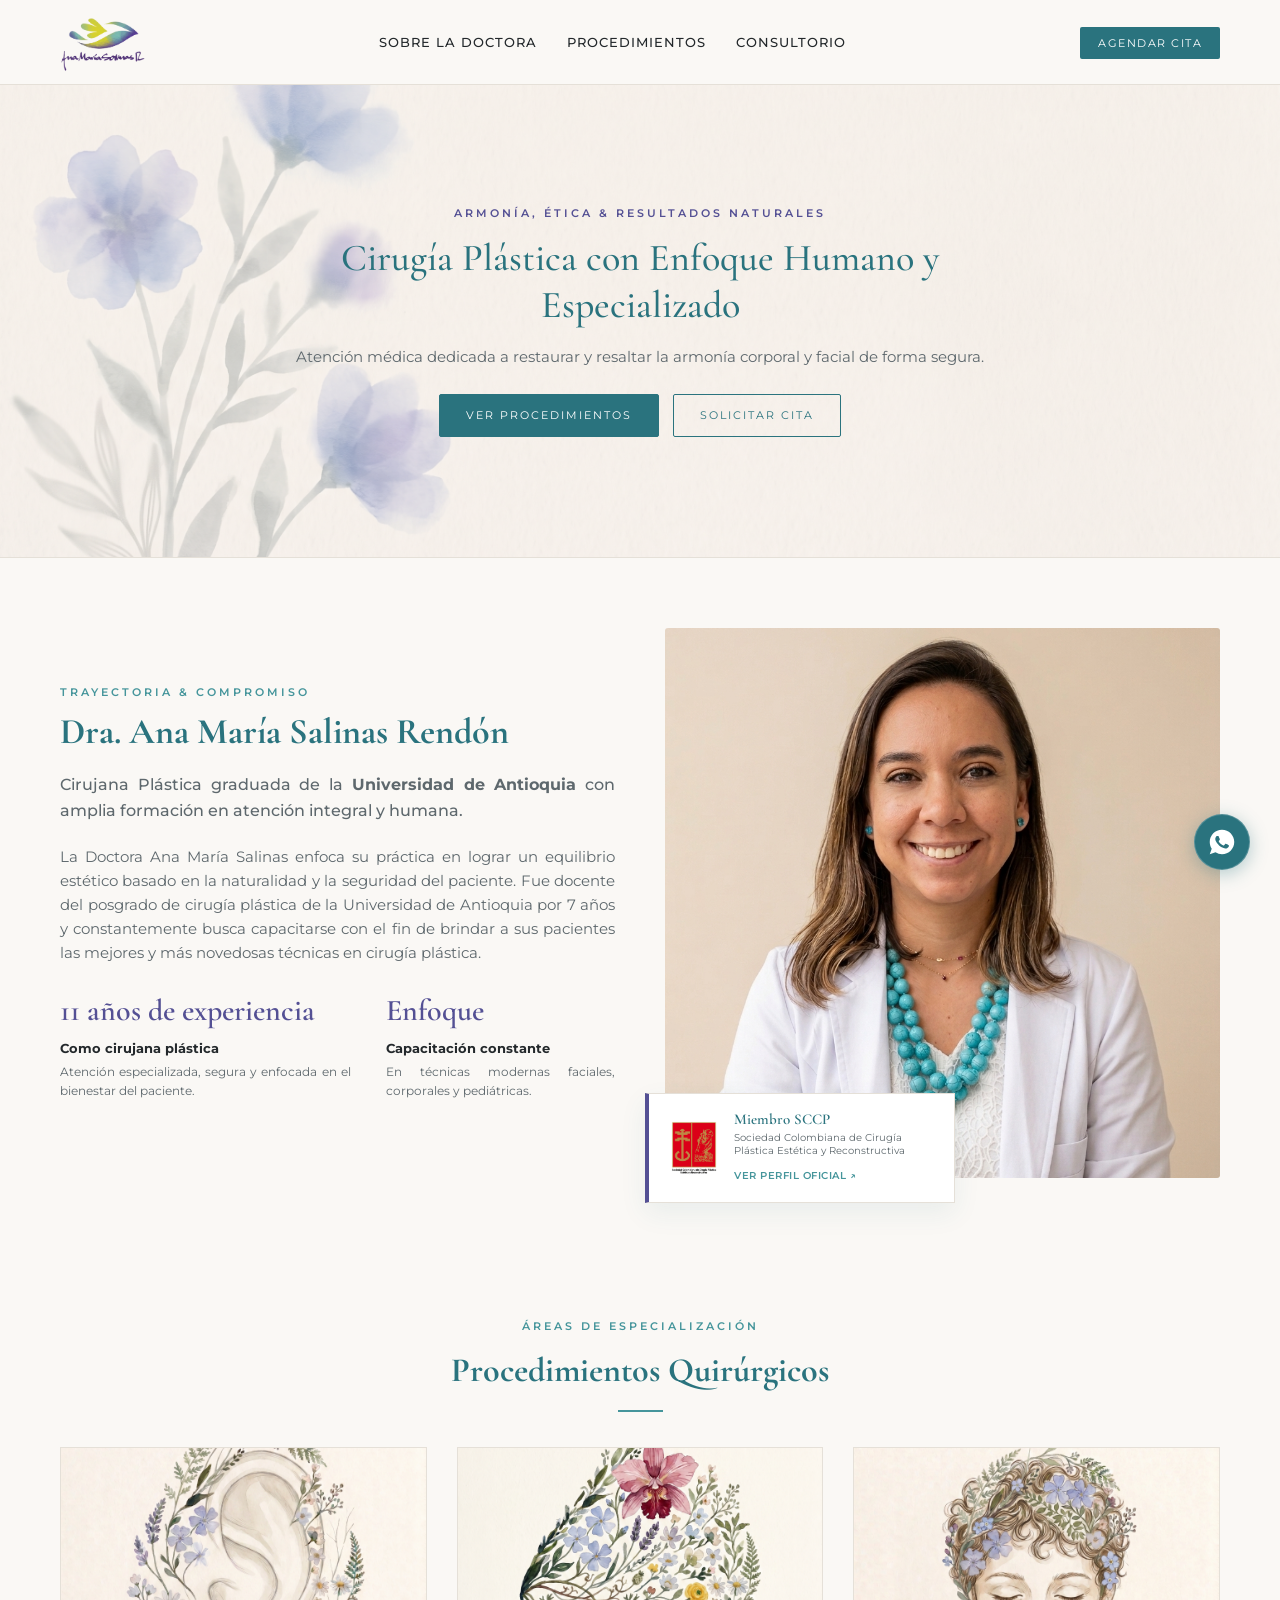
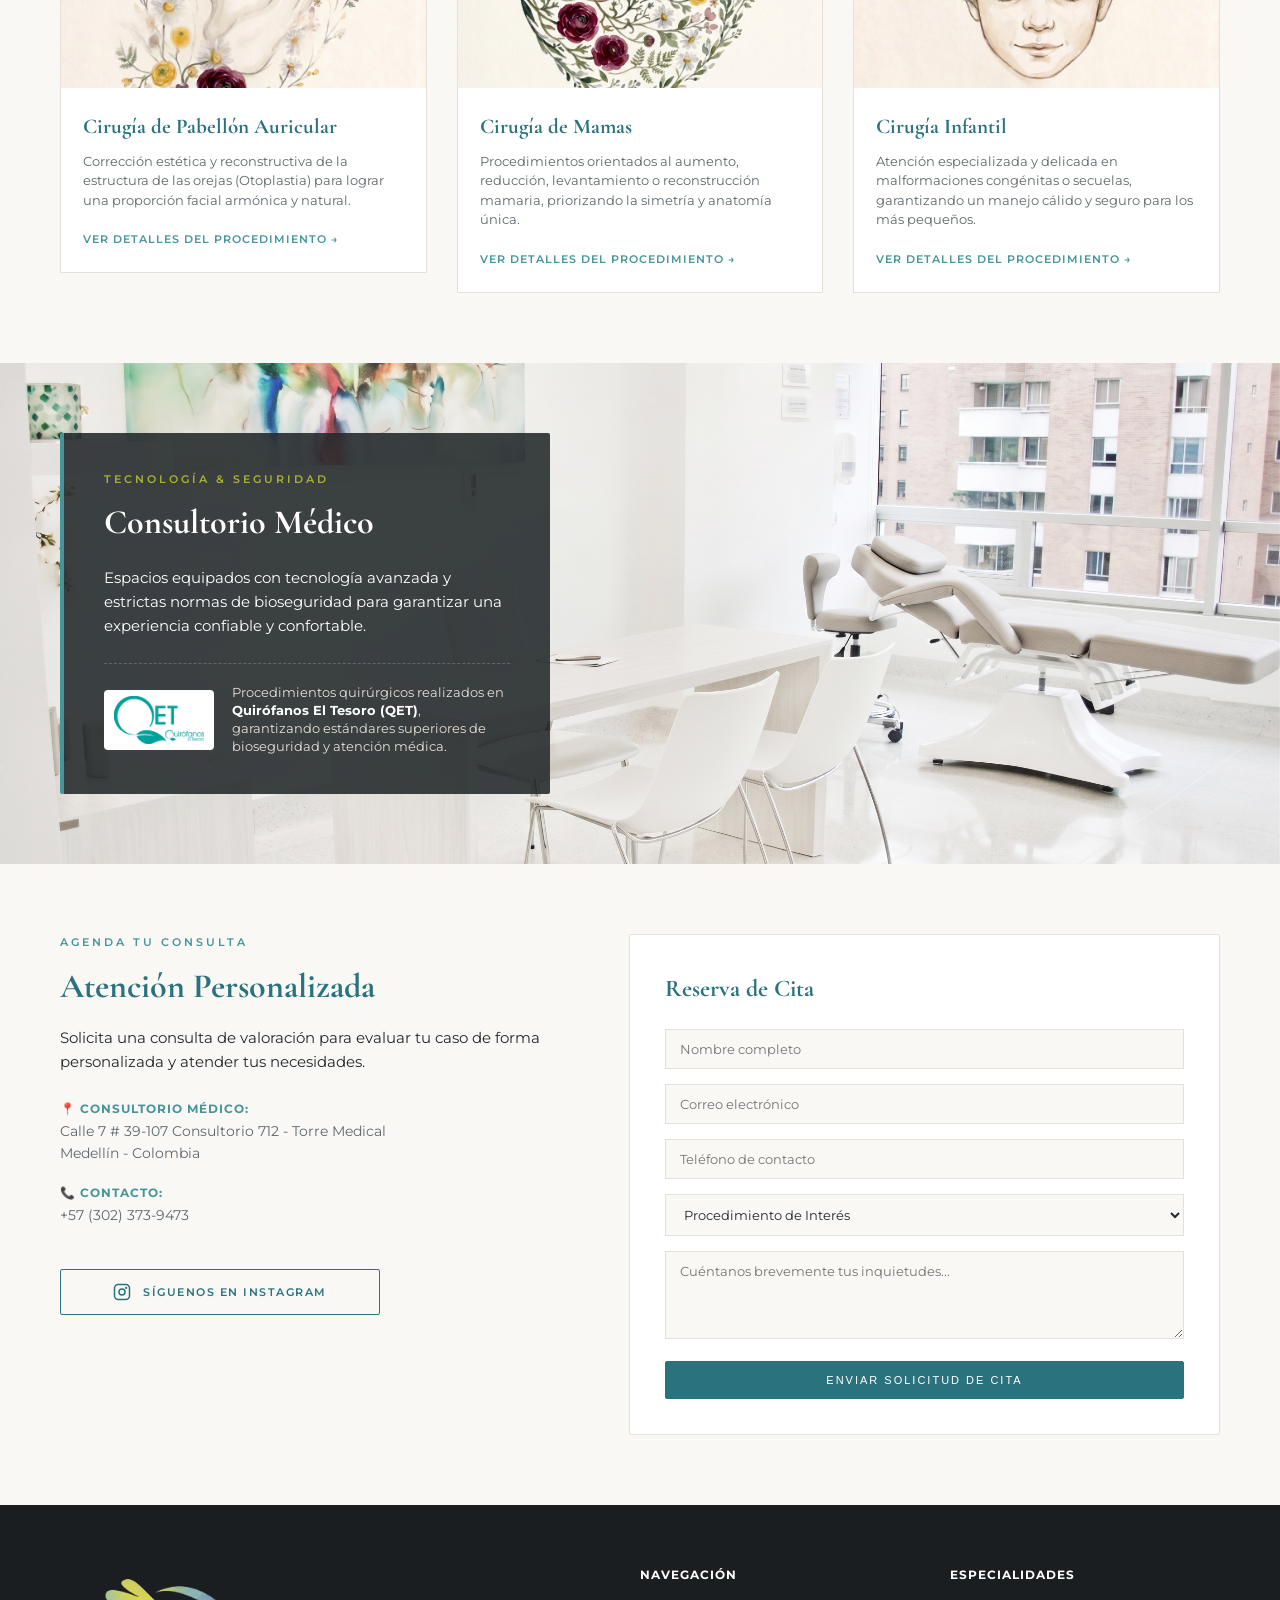
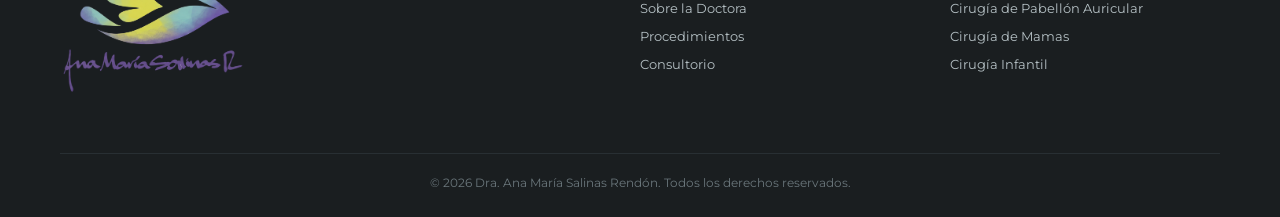
==== index.html @ 844fa7e3 "Page ready" ====
<!DOCTYPE html>
<html lang="es">
<head>
    <meta charset="UTF-8">
    <meta name="viewport" content="width=device-width, initial-scale=1.0">
    
    <!-- SEO & Meta Tags -->
    <title>Dra. Ana María Salinas Rendón | Cirujana Plástica y Reconstructiva</title>
    <meta name="description" content="Especialista en cirugía plástica, estética y reconstructiva en Medellín, Colombia. Miembro de la Sociedad Colombiana de Cirugía Plástica. Cirujana de quirofanos el Tesoro QET.">
    <meta name="keywords" content="Dra Ana Maria Salinas Rendon, cirujana plastica medellin, otoplastia, cirugia de mamas, cirugia infantil, lobuloplastia, cirugia reconstructiva, qet, quirofanos el tesoro">
    <meta name="robots" content="index, follow">
    <link rel="canonical" href="https://www.anamariasalinas.com/">

    <!-- Open Graph / WhatsApp Meta Tags -->
    <meta property="og:type" content="website">
    <meta property="og:url" content="https://www.anamariasalinas.com/">
    <meta property="og:title" content="Dra. Ana María Salinas Rendón | Cirujana Plástica y Reconstructiva">
    <meta property="og:description" content="Cirugía plástica, estética y reconstructiva con enfoque humano y de alta precisión.">
    <meta property="og:image" content="anasalinas.png">

    <!-- Schema.org JSON-LD para Google -->
    <script type="application/ld+json">
    {
      "@context": "https://schema.org",
      "@type": "Physician",
      "name": "Dra. Ana María Salinas Rendón",
      "image": "anasalinas.png",
      "description": "Cirujana plástica y reconstructiva.",
      "medicalSpecialty": "PlasticSurgery",
      "address": {
        "@type": "PostalAddress",
        "streetAddress": "Calle 7 # 39-107 Consultorio 712 - Torre Medical",
        "addressLocality": "Medellín",
        "addressRegion": "Antioquia",
        "addressCountry": "CO"
      },
      "telephone": "+573023739473",
    }
    </script>

    <link rel="stylesheet" href="style.css">
    <link rel="preconnect" href="https://fonts.googleapis.com">
    <link rel="preconnect" href="https://fonts.gstatic.com" crossorigin>
    <link href="https://fonts.googleapis.com/css2?family=Cormorant+Garamond:ital,wght@0,400;0,500;0,600;1,400&family=Montserrat:wght@300;400;500;600&display=swap" rel="stylesheet">
</head>
<body>

    <!-- Header -->
    <header class="navbar">
        <div class="nav-container">
            <a href="index.html" class="nav-brand-logo">
                <img src="images/logo.png" alt="Dra. Ana María Salinas R." class="header-logo-img">
            </a>
            <nav class="nav-menu">
                <ul>
                    <li><a href="#perfil">Sobre la Doctora</a></li>
                    <li><a href="#procedimientos">Procedimientos</a></li>
                    <li><a href="#instalaciones">Consultorio</a></li>
                </ul>
            </nav>
            <div class="nav-actions">
                <a href="#contacto" class="btn-nav">Agendar Cita</a>
            </div>
        </div>
    </header>

    <!-- Hero Section -->
    <section class="hero">
        <div class="hero-bg-overlay"></div>
        <div class="hero-content">
            <span class="sub-heading">Armonía, Ética & Resultados Naturales</span>
            <h1>Cirugía Plástica con Enfoque Humano y Especializado</h1>
            <p>Atención médica dedicada a restaurar y resaltar la armonía corporal y facial de forma segura.</p>
            <div class="hero-buttons">
                <a href="#procedimientos" class="btn btn-primary">Ver Procedimientos</a>
                <a href="#contacto" class="btn btn-outline">Solicitar Cita</a>
            </div>
        </div>
    </section>

    <!-- Profile Section -->
    <section id="perfil" class="section profile-section">
        <div class="container">
            <div class="profile-grid">
                <div class="profile-text">
                    <span class="section-subtitle">TRAYECTORIA & COMPROMISO</span>
                    <h2>Dra. Ana María Salinas Rendón</h2>
                    <p class="lead">Cirujana Plástica graduada de la <b>Universidad de Antioquia</b> con amplia formación en atención integral y humana.</p>
                    <p>La Doctora Ana María Salinas enfoca su práctica en lograr un equilibrio estético basado en la naturalidad y la seguridad del paciente. Fue docente del posgrado de cirugía plástica de la Universidad de Antioquia por 7 años y constantemente busca capacitarse con el fin de brindar a sus pacientes las mejores y más novedosas técnicas en cirugía plástica.</p>
                    <div class="profile-highlights">
                        <div class="highlight-item">
                            <span class="highlight-num">11 años de experiencia </span>
                            <h4>Como cirujana plástica</h4>
                            <p>Atención especializada, segura y enfocada en el bienestar del paciente.</p>
                        </div>
                        <div class="highlight-item">
                            <span class="highlight-num">Enfoque</span>
                            <h4>Capacitación constante</h4>
                            <p>En técnicas modernas faciales, corporales y pediátricas.</p>
                        </div>
                    </div>
                </div>
                <div class="profile-image-wrapper">
                    <div class="image-card main-img">
                        <img src="images/anasalinas.png" alt="Dra. Ana María Salinas Rendón" class="doctor-photo-img">
                    </div>
                    
                    <!-- Enlace a la Sociedad Colombiana de Cirugía Plástica -->
                    <a href="https://cirugiaplastica.org.co/author/salinas-rendon-ana-maria/" target="_blank" rel="noopener noreferrer" class="sccp-badge-card" title="Ver perfil oficial en la SCCP">
                        <div class="sccp-logo-wrapper">
                            <img src="images/sociedad.png" alt="Sociedad Colombiana de Cirugía Plástica Estética y Reconstructiva" class="sccp-img">
                        </div>
                        <div class="sccp-info">
                            <p class="sccp-title">Miembro SCCP</p>
                            <p class="sccp-sub">Sociedad Colombiana de Cirugía Plástica Estética y Reconstructiva</p>
                            <span class="sccp-link">Ver Perfil Oficial ↗</span>
                        </div>
                    </a>
                </div>
            </div>
        </div>
    </section>

    <!-- Procedimientos -->
    <section id="procedimientos" class="section procedures-section">
        <div class="container">
            <div class="section-header text-center">
                <span class="section-subtitle">ÁREAS DE ESPECIALIZACIÓN</span>
                <h2>Procedimientos Quirúrgicos</h2>
                <div class="divider"></div>
            </div>

            <div class="procedure-grid-three">
                <!-- Enlace a Pabellón Auricular -->
                <a href="pabellon-auricular.html" class="procedure-card-link">
                    <div class="procedure-card">
                        <div class="procedure-img-box">
                            <img src="images/oreja.jpg" alt="Cirugía de Pabellón Auricular" class="card-img-real">
                        </div>
                        <div class="procedure-info">
                            <h3 class="procedure-title">Cirugía de Pabellón Auricular</h3>
                            <p class="procedure-desc">Corrección estética y reconstructiva de la estructura de las orejas (Otoplastia) para lograr una proporción facial armónica y natural.</p>
                            <span class="btn-link">Ver Detalles del Procedimiento →</span>
                        </div>
                    </div>
                </a>

                <!-- Enlace a Cirugía de Mamas -->
                <a href="cirugia-mamas.html" class="procedure-card-link">
                    <div class="procedure-card">
                        <div class="procedure-img-box">
                            <img src="images/mama.jpg" alt="Cirugía de Mamas" class="card-img-real">
                        </div>
                        <div class="procedure-info">
                            <h3 class="procedure-title">Cirugía de Mamas</h3>
                            <p class="procedure-desc">Procedimientos orientados al aumento, reducción, levantamiento o reconstrucción mamaria, priorizando la simetría y anatomía única.</p>
                            <span class="btn-link">Ver Detalles del Procedimiento →</span>
                        </div>
                    </div>
                </a>

                <!-- Enlace a Cirugía Infantil -->
                <a href="cirugia-infantil.html" class="procedure-card-link">
                    <div class="procedure-card">
                        <div class="procedure-img-box">
                            <img src="images/nene.jpg" alt="Cirugía Infantil" class="card-img-real">
                        </div>
                        <div class="procedure-info">
                            <h3 class="procedure-title">Cirugía Infantil</h3>
                            <p class="procedure-desc">Atención especializada y delicada en malformaciones congénitas o secuelas, garantizando un manejo cálido y seguro para los más pequeños.</p>
                            <span class="btn-link">Ver Detalles del Procedimiento →</span>
                        </div>
                    </div>
                </a>
            </div>
        </div>
    </section>

    <!-- Consultorio -->
    <section id="instalaciones" class="section clinic-banner">
        <div class="container">
            <div class="banner-box">
                <div class="banner-content">
                    <span class="section-subtitle light">TECNOLOGÍA & SEGURIDAD</span>
                    <h2>Consultorio Médico</h2>
                    <p>Espacios equipados con tecnología avanzada y estrictas normas de bioseguridad para garantizar una experiencia confiable y confortable.</p>
                    <ul class="check-list">
                    </ul>
                    
<!-- Mención y Logo de Quirófanos El Tesoro -->
                    <div class="qet-info-box">
                        <img src="images/qet.png" alt="Quirófanos El Tesoro QET" class="qet-logo">
                        <p class="qet-text">Procedimientos quirúrgicos realizados en <strong>Quirófanos El Tesoro (QET)</strong>, garantizando estándares superiores de bioseguridad y atención médica.</p>
                    </div>
                </div>
            </div>
        </div>
    </section>

    <!-- Contacto -->
    <section id="contacto" class="section contact-section">
        <div class="container">
            <div class="contact-grid">
                <div class="contact-info">
                    <span class="section-subtitle">AGENDA TU CONSULTA</span>
                    <h2>Atención Personalizada</h2>
                    <p>Solicita una consulta de valoración para evaluar tu caso de forma personalizada y atender tus necesidades.</p>
                    
                    <div class="info-items">
                        <div class="info-item">
                            <strong>📍 Consultorio Médico:</strong>
                            <p>Calle 7 # 39-107 Consultorio 712 - Torre Medical </p><p>Medellín - Colombia</p></p>
                        </div>
                        <div class="info-item">
                            <strong>📞 Contacto:</strong>
                            <p>+57 (302) 373-9473 </p>
                        </div>
                    </div>

                    <!-- Botón de Instagram -->
                    <a href="https://www.instagram.com/dra_anamariasalinas/" 
                       target="_blank" 
                       rel="noopener noreferrer" 
                       class="btn-instagram-rect">
                        <svg class="ig-icon" viewBox="0 0 24 24" fill="none" xmlns="http://www.w3.org/2000/svg">
                            <rect x="2" y="2" width="20" height="20" rx="5" stroke="currentColor" stroke-width="2"/>
                            <circle cx="12" cy="12" r="4" stroke="currentColor" stroke-width="2"/>
                            <circle cx="17.5" cy="6.5" r="1.5" fill="currentColor"/>
                        </svg>
                        <span>Síguenos en Instagram</span>
                    </a>
                </div>

                                <div class="contact-form-box">
                    <h3>Reserva de Cita</h3>
                    <form class="appointment-form" id="whatsappForm">
                        <div class="form-group">
                            <input type="text" id="nombre" placeholder="Nombre completo" required>
                        </div>
                        <div class="form-group">
                            <input type="email" id="correo" placeholder="Correo electrónico" required>
                        </div>
                        <div class="form-group">
                            <input type="tel" id="telefono" placeholder="Teléfono de contacto" required>
                        </div>
                        <div class="form-group">
                            <select id="procedimiento" required>
                                <option value="" disabled selected>Procedimiento de Interés</option>
                                <option value="Cirugía de Pabellón Auricular">Cirugía de Pabellón Auricular</option>
                                <option value="Cirugía de Mamas">Cirugía de Mamas</option>
                                <option value="Cirugía Infantil">Cirugía Infantil</option>
                                <option value="Otra Consulta / Valoración General">Otra Consulta / Valoración General</option>
                            </select>
                        </div>
                        <div class="form-group">
                            <textarea id="mensaje" rows="4" placeholder="Cuéntanos brevemente tus inquietudes..."></textarea>
                        </div>
                        <button type="submit" id="btnEnviar" class="btn btn-primary btn-full">Enviar Solicitud de Cita</button>
                    </form>
                </div>
            </div>
        </div>
    </section>

    <!-- Footer -->
    <footer class="footer">
        <div class="container">
            <div class="footer-grid">
                <div class="footer-col brand-col">
                    <img src="images/logo.png" alt="Dra. Ana María Salinas R." class="footer-logo-img">
                </div>
                <div class="footer-col">
                    <h4>Navegación</h4>
                    <ul>
                        <li><a href="#perfil">Sobre la Doctora</a></li>
                        <li><a href="#procedimientos">Procedimientos</a></li>
                        <li><a href="#instalaciones">Consultorio</a></li>
                    </ul>
                </div>
                <div class="footer-col">
                    <h4>Especialidades</h4>
                    <ul>
                        <li><a href="pabellon-auricular.html">Cirugía de Pabellón Auricular</a></li>
                        <li><a href="cirugia-mamas.html">Cirugía de Mamas</a></li>
                        <li><a href="cirugia-infantil.html">Cirugía Infantil</a></li>
                    </ul>
                </div>
            </div>
            <div class="footer-bottom">
                <p>&copy; 2026 Dra. Ana María Salinas Rendón. Todos los derechos reservados.</p>
            </div>
        </div>
    </footer>

<!-- Botón Flotante de WhatsApp -->
<a href="https://wa.me/573023739473?text=Hola,%20deseo%20agendar%20una%20cita%20de%20valoraci%C3%B3n%20con%20la%20Dra.%20Ana%20Mar%C3%ADa%20Salinas" 
   class="whatsapp-float" 
   target="_blank" 
   rel="noopener noreferrer" 
   aria-label="Contactar por WhatsApp">
    <svg class="whatsapp-icon" viewBox="0 0 32 32" fill="none" xmlns="http://www.w3.org/2000/svg">
        <path d="M16 2C8.268 2 2 8.268 2 16c0 2.82.83 5.446 2.26 7.648L2 30l6.544-2.204A13.93 13.93 0 0016 30c7.732 0 14-6.268 14-14S23.732 2 16 2zm7.55 19.516c-.316.89-1.558 1.632-2.556 1.848-.684.148-1.576.268-4.582-.974-3.844-1.588-6.326-5.502-6.518-5.758-.184-.256-1.558-2.072-1.558-3.952 0-1.88.984-2.808 1.332-3.16.348-.352.762-.44 1.016-.44.254 0 .508.002.73.014.236.012.552-.09.862.656.316.762 1.076 2.628 1.17 2.82.094.192.158.42.032.676-.126.256-.19.414-.38.636-.192.222-.404.496-.578.666-.192.19-.392.398-.168.784.224.384.996 1.644 2.14 2.662 1.47 1.31 2.71 1.716 3.094 1.908.384.192.608.16.832-.096.224-.256.962-1.12 1.216-1.504.254-.384.508-.32.862-.192.354.128 2.246 1.058 2.628 1.25.382.192.636.288.73.448.094.16.094.928-.222 1.818z" fill="currentColor"/>
    </svg>
    <span class="whatsapp-tooltip">Agendar Cita</span>
</a>

<script>
document.addEventListener("DOMContentLoaded", function () {
    const form = document.getElementById('whatsappForm');

    if (form) {
        form.addEventListener('submit', function (e) {
            e.preventDefault(); // Detiene la recarga normal de la página

            // Número Whatsapp
            const numeroWhatsApp = "573023739473"; 

            // Obtener valores de los insumos
            const nombre = document.getElementById('nombre').value.trim();
            const correo = document.getElementById('correo').value.trim();
            const telefono = document.getElementById('telefono').value.trim();
            const procedimiento = document.getElementById('procedimiento').value;
            const mensaje = document.getElementById('mensaje').value.trim() || "Sin observaciones adicionales";

            // Construcción del mensaje
            const textoMensaje = 
                `*SOLICITUD DE CITA DE VALORACIÓN*\n\n` +
                `👤 *Nombre:* ${nombre}\n` +
                `✉️ *Correo:* ${correo}\n` +
                `📞 *Teléfono:* ${telefono}\n` +
                `🏥 *Procedimiento:* ${procedimiento}\n` +
                `💬 *Mensaje:* ${mensaje}`;

            const mensajeEnviado = encodeURIComponent(textoMensaje);

            // Detección para abrir la API adecuada (App Móvil o Web)
            const isMobile = /iPhone|iPad|iPod|Android/i.test(navigator.userAgent);
            const baseUrl = isMobile ? "https://api.whatsapp.com/send" : "https://web.whatsapp.com/send";
            
            const urlFinal = `${baseUrl}?phone=${numeroWhatsApp}&text=${mensajeEnviado}`;

            // Abrir enlace
            window.open(urlFinal, '_blank');
        });
    }
});
</script>

</body>
</html>
---- style.css ----
/* -------------------------------------------------------------
 * Dra. Ana María Salinas Rendón - Web Design Complete CSS
 * Paleta extraída del Logo:
 * - Cyan / Teal Agua: #45959b (Acciones principales & Botones)
 * - Morado Pizarra / Índigo: #545094 (Acentos & Títulos)
 * - Verde Lima / Oliva: #a8b230 (Detalles secundarios)
 * - Fondo Arena Cálido: #faf8f5 / #f2efea
 * ------------------------------------------------------------- */

:root {
    --bg-main: #faf8f5;
    --bg-card: #ffffff;
    --primary-color: #2a737e;     /* Teal Azulado Profundo */
    --accent-teal: #45959b;      /* Cyan Teal del Logo */
    --accent-purple: #545094;    /* Morado Pizarra del Logo */
    --accent-lime: #a8b230;      /* Verde Lima del Logo */
    --text-dark: #23282b;         /* Texto Oscuro Neutro */
    --text-muted: #5e686d;        /* Texto Secundario */
    --border-color: #e5e0d8;      /* Borde Tono Arena */
    --font-heading: 'Cormorant Garamond', Georgia, serif;
    --font-body: 'Montserrat', sans-serif;
}

* {
    box-sizing: border-box;
    margin: 0;
    padding: 0;
}

body {
    background-color: var(--bg-main);
    color: var(--text-dark);
    font-family: var(--font-body);
    line-height: 1.6;
    font-size: 15px;
}

a {
    text-decoration: none;
    color: inherit;
    transition: all 0.3s ease;
}

img {
    max-width: 100%;
    display: block;
}

.container {
    max-width: 1200px;
    margin: 0 auto;
    padding: 0 20px;
}

.section {
    padding: 70px 0;
}

.text-center {
    text-align: center;
}

/* -------------------------------------------------------------
 * Navbar Header
 * ------------------------------------------------------------- */
.navbar {
    background-color: var(--bg-main);
    border-bottom: 1px solid var(--border-color);
    position: sticky;
    top: 0;
    z-index: 100;
}

.nav-container {
    display: flex;
    justify-content: space-between;
    align-items: center;
    padding: 12px 20px;
    max-width: 1200px;
    margin: 0 auto;
}

.header-logo-img {
    height: 60px;
    width: auto;
    mix-blend-mode: multiply;
    filter: contrast(1.1);
}

.nav-menu ul {
    display: flex;
    list-style: none;
    gap: 30px;
}

.nav-menu a {
    font-size: 13px;
    text-transform: uppercase;
    letter-spacing: 1px;
    font-weight: 500;
    color: var(--text-dark);
}

.nav-menu a:hover {
    color: var(--accent-teal);
}

.btn-nav {
    background-color: var(--primary-color);
    color: white;
    padding: 9px 18px;
    font-size: 11px;
    text-transform: uppercase;
    letter-spacing: 1.5px;
    border-radius: 2px;
}

.btn-nav:hover {
    background-color: var(--accent-purple);
}

/* -------------------------------------------------------------
 * Compact Hero Section con Fondo de Flores (fondo.jpg)
 * ------------------------------------------------------------- */
.hero {
    position: relative;
    padding: 120px 20px;
    background-image: url('images/fondo.jpg');
    background-size: cover;
    background-position: left center; /* Centra las flores sutilmente a la izquierda */
    background-repeat: no-repeat;
    display: flex;
    align-items: center;
    justify-content: center;
    text-align: center;
    overflow: hidden;
    border-bottom: 1px solid var(--border-color);
}

.hero-bg-overlay {
    position: absolute;
    top: 0; 
    left: 0; 
    width: 100%; 
    height: 100%;
    /* Capa muy sutil para asegurar la legibilidad del texto sin opacar las flores */
    background: rgba(250, 248, 245, 0.45); 
    z-index: 1;
}

.hero-content {
    position: relative;
    max-width: 720px;
    z-index: 2;
}

.sub-heading {
    text-transform: uppercase;
    letter-spacing: 3px;
    font-size: 11px;
    font-weight: 600;
    display: block;
    margin-bottom: 12px;
    color: var(--accent-purple);
}

.hero h1 {
    font-family: var(--font-heading);
    font-size: 38px;
    font-weight: 500;
    line-height: 1.25;
    margin-bottom: 15px;
    color: var(--primary-color);
}

.hero p {
    font-size: 15px;
    font-weight: 400;
    margin-bottom: 25px;
    color: var(--text-muted);
}

.btn {
    display: inline-block;
    padding: 12px 26px;
    font-size: 11px;
    text-transform: uppercase;
    letter-spacing: 2px;
    border-radius: 2px;
}

.btn-primary {
    background-color: var(--primary-color);
    color: white;
    border: 1px solid var(--primary-color);
}

.btn-primary:hover {
    background-color: var(--accent-teal);
    border-color: var(--accent-teal);
}

.btn-outline {
    background: transparent;
    color: var(--primary-color);
    border: 1px solid var(--primary-color);
    margin-left: 10px;
}

.btn-outline:hover {
    background: var(--primary-color);
    color: white;
}

/* -------------------------------------------------------------
 * Profile Section & SCCP Badge Link
 * ------------------------------------------------------------- */
.profile-grid {
    display: flex;
    gap: 50px;
    align-items: center;
}

.profile-text {
    flex: 1;
}

.section-subtitle {
    font-size: 11px;
    letter-spacing: 3px;
    color: var(--accent-teal);
    text-transform: uppercase;
    display: block;
    margin-bottom: 8px;
    font-weight: 600;
}

.profile-text h2 {
    font-family: var(--font-heading);
    font-size: 36px;
    line-height: 1.25;
    margin-bottom: 18px;
    color: var(--primary-color);
}

.lead {
    font-size: 16px;
    font-weight: 500;
    margin-bottom: 12px;
    color: var(--text-dark);
}

.profile-text p {
    text-align: justify;
    color: var(--text-muted);
    margin-bottom: 22px;
}

.profile-highlights {
    display: flex;
    gap: 35px;
}

.highlight-num {
    font-family: var(--font-heading);
    font-size: 30px;
    color: var(--accent-purple);
    font-weight: 600;
}

.highlight-item h4 {
    font-size: 13px;
    margin: 3px 0;
}

.highlight-item p {
    font-size: 12px;
    color: var(--text-muted);
}

.profile-image-wrapper {
    flex: 1;
    position: relative;
}

.image-card.main-img {
    height: 550px;
    border-radius: 3px;
    overflow: hidden;
}

.doctor-photo-img {
    width: 100%;
    height: 100%;
    object-fit: cover;
    object-position: center top;
}

.sccp-badge-card {
    position: absolute;
    bottom: -25px;
    left: -20px;
    background: var(--bg-card);
    padding: 16px 20px;
    border: 1px solid var(--border-color);
    box-shadow: 0 10px 25px rgba(42, 115, 126, 0.08);
    display: flex;
    gap: 15px;
    align-items: center;
    max-width: 310px;
    border-left: 4px solid var(--accent-purple);
}

.sccp-badge-card:hover {
    transform: translateY(-3px);
    box-shadow: 0 12px 30px rgba(42, 115, 126, 0.15);
}

.sccp-logo-wrapper {
    width: 50px;
    height: auto;
    flex-shrink: 0;
}

.sccp-img {
    width: 100%;
    height: auto;
    object-fit: contain;
}

.sccp-title {
    font-family: var(--font-heading);
    font-size: 15px;
    font-weight: 600;
    color: var(--primary-color);
    line-height: 1.2;
}

.sccp-sub {
    font-size: 10px;
    color: var(--text-muted);
    line-height: 1.3;
    margin: 3px 0 5px;
}

.sccp-link {
    font-size: 10px;
    font-weight: 600;
    color: var(--accent-teal);
    text-transform: uppercase;
    letter-spacing: 0.5px;
}

/* -------------------------------------------------------------
 * Procedimientos (3 Recuadros)
 * ------------------------------------------------------------- */
.section-header h2 {
    font-family: var(--font-heading);
    font-size: 34px;
    color: var(--primary-color);
}

.divider {
    width: 45px;
    height: 2px;
    background-color: var(--accent-teal);
    margin: 12px auto 35px;
}

.procedure-grid-three {
    display: grid;
    grid-template-columns: repeat(3, 1fr);
    gap: 30px;
    margin-top: 30px;
}

.procedure-card-link {
    display: block;
    color: inherit;
    text-decoration: none;
}

.procedure-card {
    background: var(--bg-card);
    border: 1px solid var(--border-color);
    transition: transform 0.3s ease, box-shadow 0.3s ease, border-color 0.3s ease;
}

.procedure-card-link:hover .procedure-card {
    transform: translateY(-5px);
    box-shadow: 0 12px 25px rgba(42, 115, 126, 0.12);
    border-color: var(--accent-teal);
}

.procedure-img-box {
    position: relative;
    height: 240px;
    overflow: hidden;
    background-color: var(--bg-main);
}

.card-img-real {
    width: 100%;
    height: 100%;
    object-fit: cover;
    transition: transform 0.4s ease;
}

.procedure-card-link:hover .card-img-real {
    transform: scale(1.05);
}

.procedure-tag {
    position: absolute;
    top: 12px;
    left: 12px;
    background-color: var(--primary-color);
    color: white;
    font-size: 9px;
    padding: 3px 8px;
    letter-spacing: 1px;
    text-transform: uppercase;
    z-index: 2;
}

.procedure-info {
    padding: 22px;
}

.procedure-title {
    font-family: var(--font-heading);
    font-size: 21px;
    margin-bottom: 8px;
    color: var(--primary-color);
}

.procedure-desc {
    font-size: 13px;
    color: var(--text-muted);
    margin-bottom: 16px;
    line-height: 1.5;
}

.btn-link {
    font-size: 11px;
    font-weight: 600;
    color: var(--accent-teal);
    text-transform: uppercase;
    letter-spacing: 1px;
}

.btn-link:hover {
    color: var(--accent-purple);
}

/* -------------------------------------------------------------
 * Páginas Detalladas de Procedimientos
 * ------------------------------------------------------------- */
.page-banner {
    background-color: #f2efea;
    padding: 50px 0;
    border-bottom: 1px solid var(--border-color);
}

.back-link {
    display: inline-block;
    font-size: 12px;
    font-weight: 600;
    color: var(--accent-teal);
    text-transform: uppercase;
    letter-spacing: 1px;
    margin-bottom: 15px;
}

/* -------------------------------------------------------------
 * Page Banner Pabellon auricular
 * ------------------------------------------------------------- */
.page-banner {
    position: relative;
    padding: 60px 0;
    background-image: url('images/fondo2.jpg');
    background-size: cover;
    background-position: left center;
    background-repeat: no-repeat;
    border-bottom: 1px solid var(--border-color);
    overflow: hidden;
}

.banner-bg-overlay {
    position: absolute;
    top: 0;
    left: 0;
    width: 100%;
    height: 100%;
    background: rgba(250, 248, 245, 0.65); /* Capa sutil de contraste */
    z-index: 1;
}

.banner-content {
    position: relative;
    z-index: 2;
}

.back-link:hover {
    color: var(--accent-purple);
}

.page-banner h1 {
    font-family: var(--font-heading);
    font-size: 38px;
    color: var(--primary-color);
    margin-top: 5px;
}

.detail-grid {
    display: flex;
    gap: 50px;
    align-items: flex-start;
}

.detail-content {
    flex: 2;
}

.detail-content h2 {
    font-family: var(--font-heading);
    font-size: 30px;
    color: var(--primary-color);
    margin-bottom: 15px;
}

.detail-block {
    margin: 30px 0;
}

.detail-block h3 {
    font-family: var(--font-heading);
    font-size: 22px;
    color: var(--primary-color);
    margin-bottom: 12px;
    border-bottom: 1px solid var(--border-color);
    padding-bottom: 5px;
}

.detail-block ul {
    list-style: none;
    padding-left: 0;
}

.detail-block li {
    font-size: 14px;
    color: var(--text-muted);
    margin-bottom: 10px;
    position: relative;
    padding-left: 20px;
}

.detail-block li::before {
    content: "•";
    color: var(--accent-teal);
    font-weight: bold;
    font-size: 18px;
    position: absolute;
    left: 0;
    top: -2px;
}

.detail-cta {
    margin-top: 40px;
}

.detail-sidebar {
    flex: 1;
    min-width: 260px;
}

.sidebar-card {
    background: var(--bg-card);
    padding: 30px;
    border: 1px solid var(--border-color);
    border-top: 4px solid var(--accent-teal);
}

.sidebar-card h3 {
    font-family: var(--font-heading);
    font-size: 20px;
    color: var(--primary-color);
    margin-bottom: 15px;
}

.tech-specs {
    list-style: none;
}

.tech-specs li {
    font-size: 13px;
    color: var(--text-muted);
    padding: 8px 0;
    border-bottom: 1px dashed var(--border-color);
}

.tech-specs li strong {
    color: var(--primary-color);
    display: block;
    font-size: 11px;
    text-transform: uppercase;
    letter-spacing: 0.5px;
}

/* -------------------------------------------------------------
 * Banner de Instalaciones & Consultorio
 * ------------------------------------------------------------- */
.clinic-banner {
    background: url('images/consultorio.jpg') center/cover no-repeat;
    position: relative;
    color: white;
}

.banner-box {
    background-color: rgba(35, 40, 43, 0.88);
    padding: 38px 40px;
    max-width: 490px;
    border-radius: 2px;
    border-left: 4px solid var(--accent-teal);
}

.section-subtitle.light {
    color: var(--accent-lime);
}

.banner-content h2 {
    font-family: var(--font-heading);
    font-size: 34px;
    margin: 8px 0 15px;
}

.check-list {
    list-style: none;
    margin-top: 15px;
}

.check-list li {
    font-size: 13.5px;
    margin-bottom: 10px;
}

/* -------------------------------------------------------------
 * Integración de Quirófanos El Tesoro (QET) en Banner
 * ------------------------------------------------------------- */
.qet-info-box {
    margin-top: 25px;
    padding-top: 20px;
    border-top: 1px dashed rgba(255, 255, 255, 0.2);
    display: flex;
    align-items: center;
    gap: 18px;
}

.qet-logo {
    width: 110px; /* Tamaño escalado
    height: auto;
    object-fit: contain;
    flex-shrink: 0;
    /* Aplica fondo blanco sutil para destacar el logo verde si el fondo del recuadro es muy oscuro */
    background: #ffffff;
    padding: 6px 10px;
    border-radius: 4px;
}

.qet-text {
    font-size: 12.5px;
    line-height: 1.45;
    color: #e5e0d8;
    margin: 0;
}

.qet-text strong {
    color: #ffffff;
}

@media (max-width: 600px) {
    .qet-info-box {
        flex-direction: column;
        align-items: flex-start;
        gap: 12px;
    }
}

/* -------------------------------------------------------------
 * Contacto
 * ------------------------------------------------------------- */
.contact-grid {
    display: flex;
    gap: 50px;
}

.contact-info {
    flex: 1;
}

.contact-info h2 {
    font-family: var(--font-heading);
    font-size: 34px;
    color: var(--primary-color);
    margin-bottom: 12px;
}

.info-items {
    margin-top: 25px;
}

.info-item {
    margin-bottom: 18px;
}

.info-item strong {
    display: block;
    font-size: 12px;
    text-transform: uppercase;
    letter-spacing: 1px;
    color: var(--accent-teal);
    margin-bottom: 3px;
}

.info-item p {
    color: var(--text-muted);
    font-size: 13.5px;
}

.contact-form-box {
    flex: 1;
    background: var(--bg-card);
    padding: 35px;
    border: 1px solid var(--border-color);
    border-radius: 2px;
}

.contact-form-box h3 {
    font-family: var(--font-heading);
    font-size: 24px;
    color: var(--primary-color);
    margin-bottom: 20px;
}

.form-group {
    margin-bottom: 15px;
}

.form-group input,
.form-group select,
.form-group textarea {
    width: 100%;
    padding: 11px 14px;
    border: 1px solid var(--border-color);
    background-color: var(--bg-main);
    font-family: var(--font-body);
    font-size: 13px;
    color: var(--text-dark);
    outline: none;
    transition: border-color 0.3s ease;
}

.form-group input:focus,
.form-group select:focus,
.form-group textarea:focus {
    border-color: var(--accent-teal);
}

.btn-full {
    width: 100%;
    cursor: pointer;
}

/* -------------------------------------------------------------
 * Botón Rectangular de Instagram en Sección Contacto
 * ------------------------------------------------------------- */
.btn-instagram-rect {
    display: inline-flex;
    align-items: center;
    justify-content: center;
    gap: 12px;
    margin-top: 25px;
    padding: 13px 24px;
    background-color: transparent;
    color: var(--primary-color);
    border: 1px solid var(--primary-color);
    border-radius: 2px; /* Mantiene la estética rectangular del sitio */
    font-family: var(--font-body);
    font-size: 11px;
    font-weight: 600;
    text-transform: uppercase;
    letter-spacing: 1.5px;
    transition: all 0.3s ease;
    width: 100%;
    max-width: 320px;
}

.ig-icon {
    width: 18px;
    height: 18px;
    transition: transform 0.3s ease;
}

/* Efecto Hover armónico con el morado del logo */
.btn-instagram-rect:hover {
    background-color: var(--accent-purple);
    border-color: var(--accent-purple);
    color: #ffffff;
    box-shadow: 0 4px 15px rgba(84, 80, 148, 0.2);
    transform: translateY(-2px);
}

.btn-instagram-rect:hover .ig-icon {
    transform: scale(1.1);
}

@media (max-width: 768px) {
    .btn-instagram-rect {
        max-width: 100%; /* En móviles ocupa todo el ancho de la columna */
    }
}

/* -------------------------------------------------------------
 * Footer
 * ------------------------------------------------------------- */
.footer {
    background-color: #1a1e20;
    color: #b5c0c4;
    padding: 60px 0 25px;
}

.footer-grid {
    display: flex;
    gap: 40px;
    flex-wrap: wrap;
    margin-bottom: 40px;
}

.footer-col {
    flex: 1;
    min-width: 180px;
}

.brand-col {
    flex: 2;
}

.footer-logo-img {
    height: 130px;
    width: auto;
    mix-blend-mode: screen; /* Adapta el fondo oscuro del footer */
    margin-bottom: 18px;
}

/* Ajuste sutil en móviles para evitar que descompense el grid */
@media (max-width: 768px) {
    .footer-logo-img {
        height: 75px;
        margin: 0 auto 15px; /* Centrado en pantallas pequeñas */
    }
}

.footer-col p {
    font-size: 13px;
    color: #8c999e;
    margin-bottom: 12px;
}

.footer-col h4 {
    color: white;
    font-size: 12px;
    text-transform: uppercase;
    letter-spacing: 1px;
    margin-bottom: 15px;
}

.footer-col ul {
    list-style: none;
}

.footer-col li {
    margin-bottom: 8px;
    font-size: 12.5px;
}

.footer-col a:hover {
    color: var(--accent-lime);
}

.footer-bottom {
    border-top: 1px solid #282f33;
    padding-top: 20px;
    text-align: center;
    font-size: 11.5px;
    color: #6a767b;
}

/* Responsive Media Queries */
@media (max-width: 900px) {
    .procedure-grid-three {
        grid-template-columns: 1fr;
    }
    .profile-grid, 
    .contact-grid,
    .detail-grid {
        flex-direction: column;
    }
    .nav-menu {
        display: none;
    }
}

/* -------------------------------------------------------------
 * Botón Flotante de WhatsApp Adaptado a la Paleta
 * ------------------------------------------------------------- */
.whatsapp-float {
    position: fixed;
    bottom: 30px;
    right: 30px;
    width: 56px;
    height: 56px;
    background-color: var(--primary-color); /* Teal Azulado */
    color: #ffffff;
    border-radius: 50%;
    display: flex;
    align-items: center;
    justify-content: center;
    box-shadow: 0 4px 18px rgba(42, 115, 126, 0.35);
    z-index: 999;
    transition: all 0.3s ease;
    border: 1px solid rgba(255, 255, 255, 0.2);
}

.whatsapp-icon {
    width: 28px;
    height: 28px;
    transition: transform 0.3s ease;
}

/* Efecto Hover armónico */
.whatsapp-float:hover {
    background-color: var(--accent-teal); /* Cyan Teal del Logo */
    transform: translateY(-4px) scale(1.05);
    box-shadow: 0 8px 24px rgba(69, 149, 155, 0.45);
}

.whatsapp-float:hover .whatsapp-icon {
    transform: scale(1.1);
}

/* Tooltip lateral al pasar el cursor */
.whatsapp-tooltip {
    position: absolute;
    right: 68px;
    background-color: var(--text-dark);
    color: #ffffff;
    font-size: 11px;
    font-weight: 500;
    text-transform: uppercase;
    letter-spacing: 1px;
    padding: 6px 14px;
    border-radius: 3px;
    white-space: nowrap;
    opacity: 0;
    visibility: hidden;
    transition: all 0.3s ease;
    pointer-events: none;
    box-shadow: 0 4px 12px rgba(0, 0, 0, 0.15);
}

.whatsapp-float:hover .whatsapp-tooltip {
    opacity: 1;
    visibility: visible;
    right: 74px;
}

/* Ajuste responsive para móviles */
@media (max-width: 768px) {
    .whatsapp-float {
        bottom: 20px;
        right: 20px;
        width: 50px;
        height: 50px;
    }

    .whatsapp-icon {
        width: 24px;
        height: 24px;
    }

    .whatsapp-tooltip {
        display: none; /* Se oculta el tooltip en pantallas táctiles */
    }
}
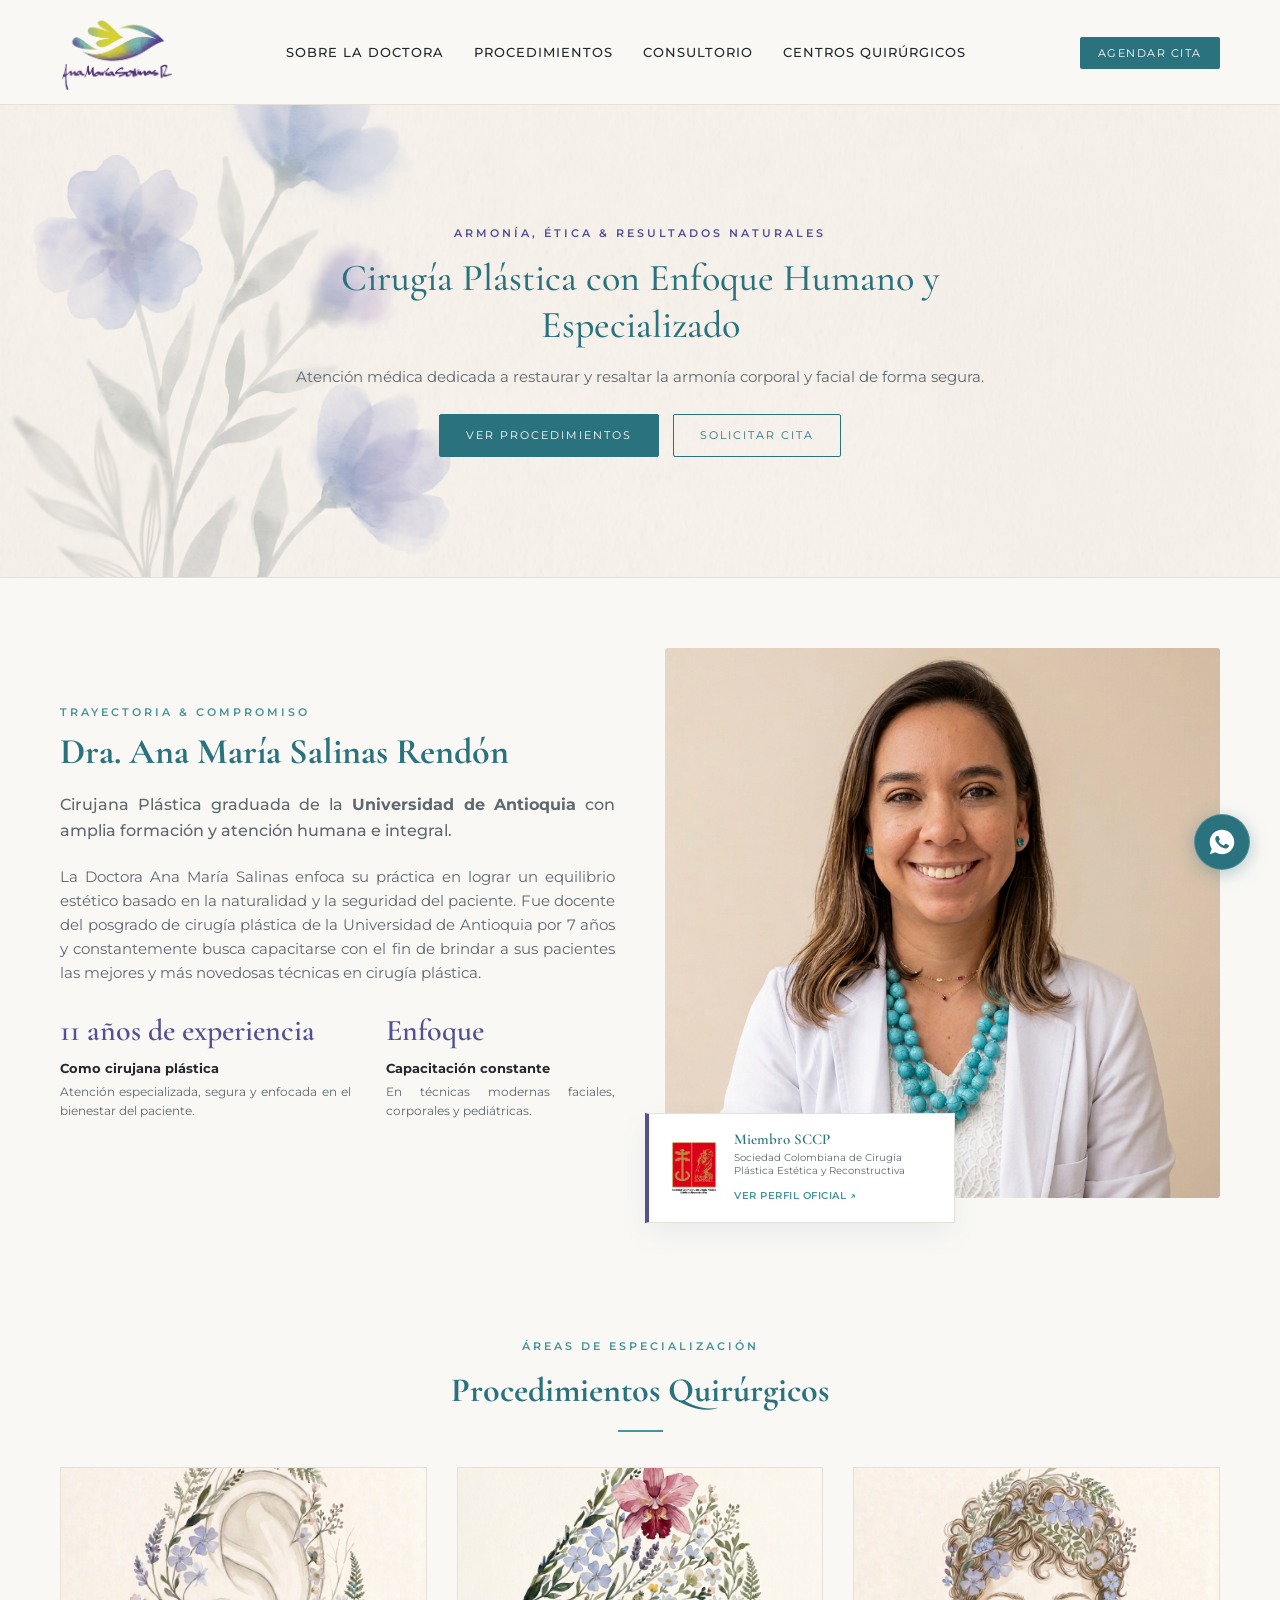
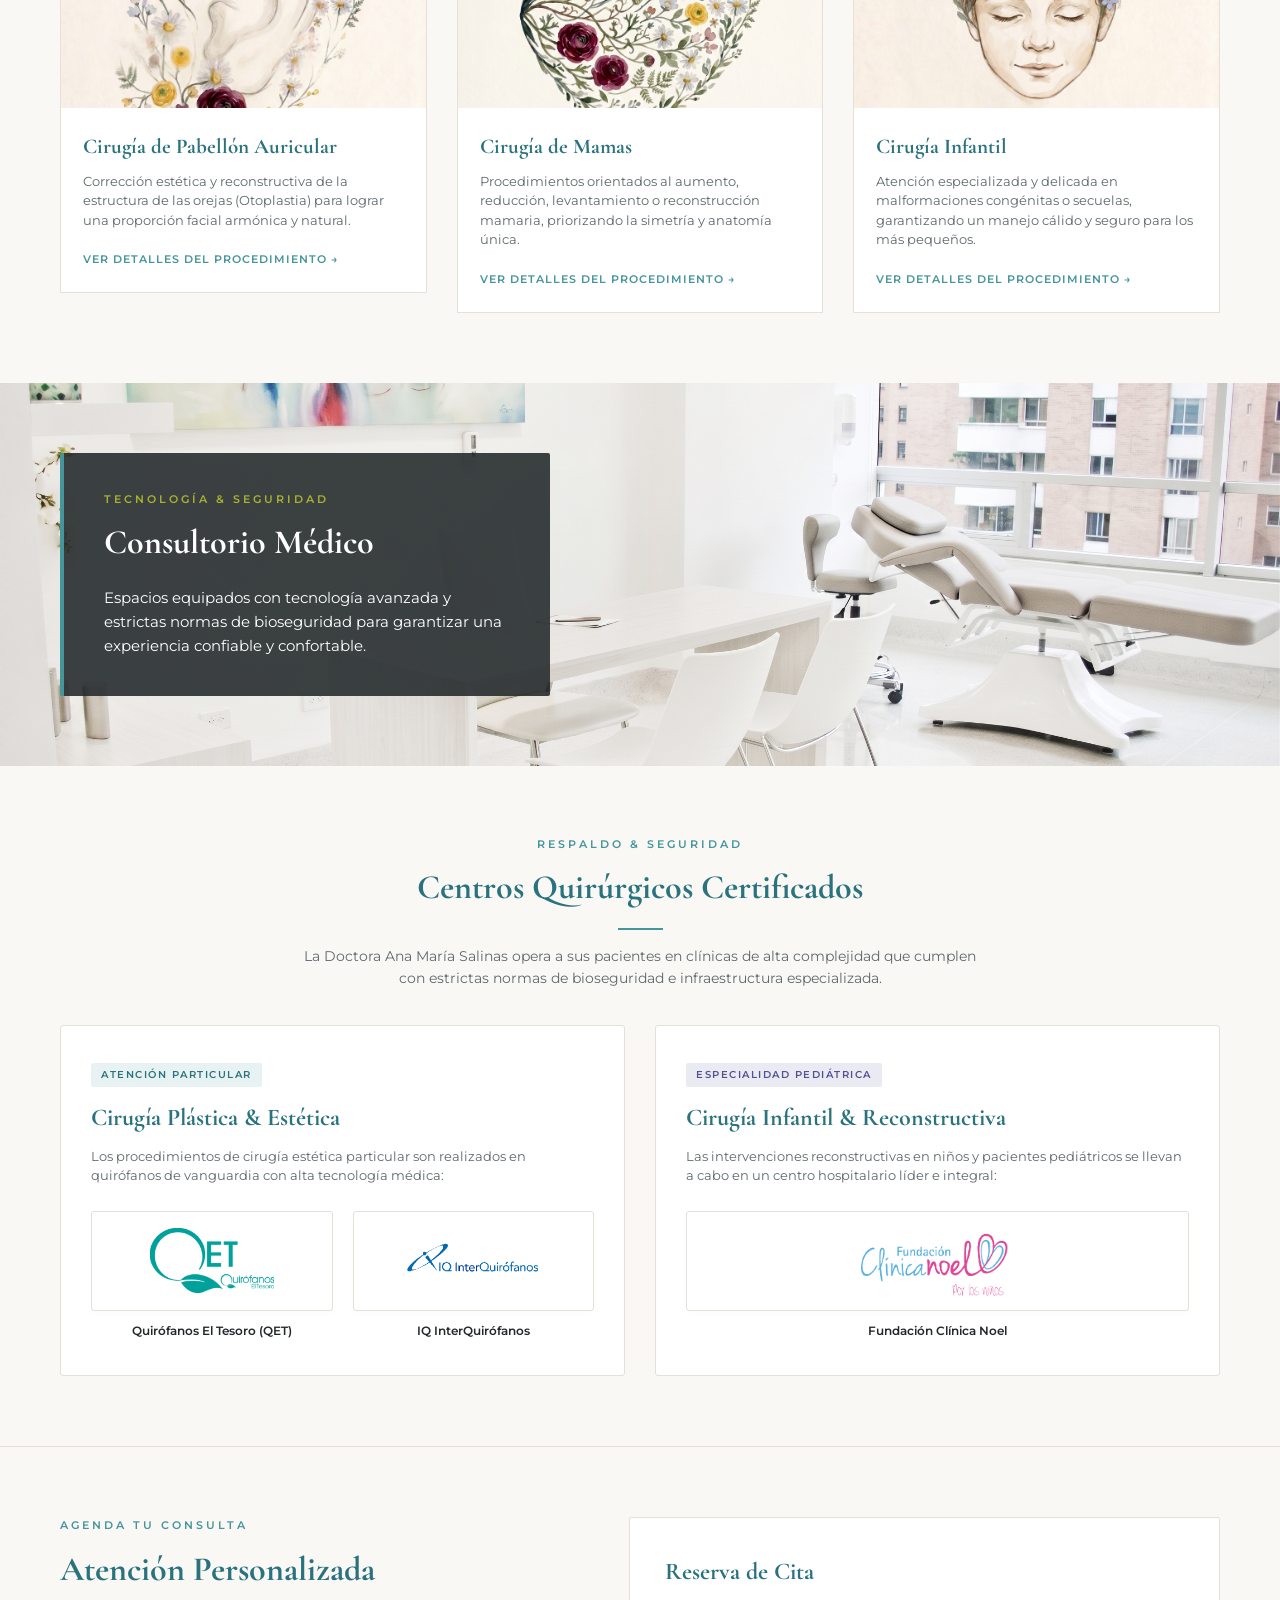
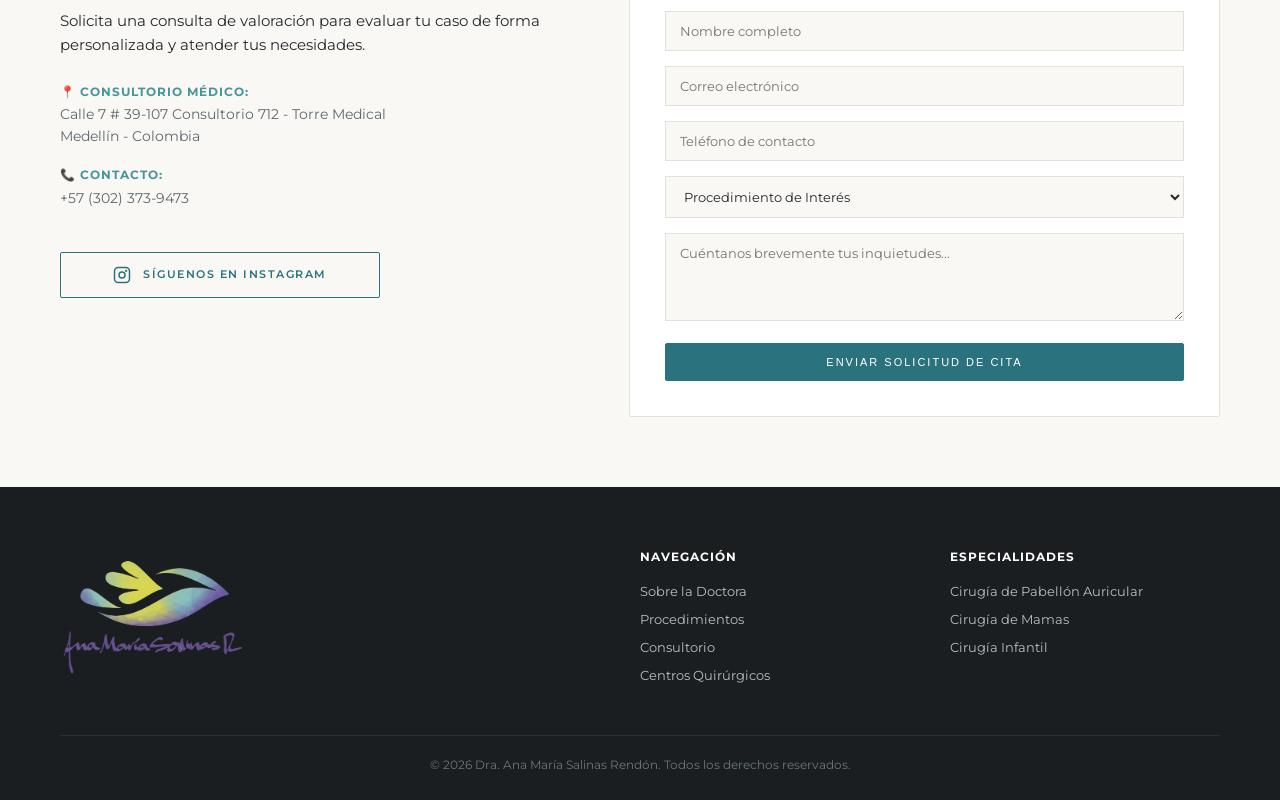
==== commit abcc9840: "Produccion OK" ====
--- a/index.html
+++ b/index.html
@@ -1,13 +1,18 @@
 <!DOCTYPE html>
 <html lang="es">
 <head>
+    <!-- Favicon para Navegadores, Móviles y Pestañas -->
+    <link rel="icon" type="image/jpg" sizes="32x32" href="images/favicon.png">
+    <link rel="icon" type="image/jpg" sizes="16x16" href="images/favicon.png">
+    <link rel="apple-touch-icon" sizes="180x180" href="images/favicon.png">
+
     <meta charset="UTF-8">
     <meta name="viewport" content="width=device-width, initial-scale=1.0">
     
     <!-- SEO & Meta Tags -->
     <title>Dra. Ana María Salinas Rendón | Cirujana Plástica y Reconstructiva</title>
-    <meta name="description" content="Especialista en cirugía plástica, estética y reconstructiva en Medellín, Colombia. Miembro de la Sociedad Colombiana de Cirugía Plástica. Cirujana de quirofanos el Tesoro QET.">
-    <meta name="keywords" content="Dra Ana Maria Salinas Rendon, cirujana plastica medellin, otoplastia, cirugia de mamas, cirugia infantil, lobuloplastia, cirugia reconstructiva, qet, quirofanos el tesoro">
+    <meta name="description" content="Especialista en cirugía plástica, estética y reconstructiva en Medellín, Colombia. Miembro de la Sociedad Colombiana de Cirugía Plástica.">
+    <meta name="keywords" content="Dra Ana Maria Salinas Rendon, cirujana plastica medellin, otoplastia, cirugia de mamas, cirugia infantil, lobuloplastia, cirugia reconstructiva, qet, quirofanos el tesoro, interquirofanos, clinica noel, doctora, cirujana plástica, antioquia">
     <meta name="robots" content="index, follow">
     <link rel="canonical" href="https://www.anamariasalinas.com/">
 
@@ -16,7 +21,7 @@
     <meta property="og:url" content="https://www.anamariasalinas.com/">
     <meta property="og:title" content="Dra. Ana María Salinas Rendón | Cirujana Plástica y Reconstructiva">
     <meta property="og:description" content="Cirugía plástica, estética y reconstructiva con enfoque humano y de alta precisión.">
-    <meta property="og:image" content="anasalinas.png">
+    <meta property="og:image" content="images/anasalinas.png">
 
     <!-- Schema.org JSON-LD para Google -->
     <script type="application/ld+json">
@@ -24,7 +29,7 @@
       "@context": "https://schema.org",
       "@type": "Physician",
       "name": "Dra. Ana María Salinas Rendón",
-      "image": "anasalinas.png",
+      "image": "images/anasalinas.png",
       "description": "Cirujana plástica y reconstructiva.",
       "medicalSpecialty": "PlasticSurgery",
       "address": {
@@ -34,7 +39,7 @@
         "addressRegion": "Antioquia",
         "addressCountry": "CO"
       },
-      "telephone": "+573023739473",
+      "telephone": "+573023739473"
     }
     </script>
 
@@ -56,6 +61,7 @@
                     <li><a href="#perfil">Sobre la Doctora</a></li>
                     <li><a href="#procedimientos">Procedimientos</a></li>
                     <li><a href="#instalaciones">Consultorio</a></li>
+                    <li><a href="#centros-quirurgicos">Centros Quirúrgicos</a></li>
                 </ul>
             </nav>
             <div class="nav-actions">
@@ -85,11 +91,11 @@
                 <div class="profile-text">
                     <span class="section-subtitle">TRAYECTORIA & COMPROMISO</span>
                     <h2>Dra. Ana María Salinas Rendón</h2>
-                    <p class="lead">Cirujana Plástica graduada de la <b>Universidad de Antioquia</b> con amplia formación en atención integral y humana.</p>
+                    <p class="lead">Cirujana Plástica graduada de la <b>Universidad de Antioquia</b> con amplia formación y atención humana e integral.</p>
                     <p>La Doctora Ana María Salinas enfoca su práctica en lograr un equilibrio estético basado en la naturalidad y la seguridad del paciente. Fue docente del posgrado de cirugía plástica de la Universidad de Antioquia por 7 años y constantemente busca capacitarse con el fin de brindar a sus pacientes las mejores y más novedosas técnicas en cirugía plástica.</p>
                     <div class="profile-highlights">
                         <div class="highlight-item">
-                            <span class="highlight-num">11 años de experiencia </span>
+                            <span class="highlight-num">11 años de experiencia</span>
                             <h4>Como cirujana plástica</h4>
                             <p>Atención especializada, segura y enfocada en el bienestar del paciente.</p>
                         </div>
@@ -184,13 +190,59 @@
                     <span class="section-subtitle light">TECNOLOGÍA & SEGURIDAD</span>
                     <h2>Consultorio Médico</h2>
                     <p>Espacios equipados con tecnología avanzada y estrictas normas de bioseguridad para garantizar una experiencia confiable y confortable.</p>
-                    <ul class="check-list">
-                    </ul>
-                    
-<!-- Mención y Logo de Quirófanos El Tesoro -->
-                    <div class="qet-info-box">
-                        <img src="images/qet.png" alt="Quirófanos El Tesoro QET" class="qet-logo">
-                        <p class="qet-text">Procedimientos quirúrgicos realizados en <strong>Quirófanos El Tesoro (QET)</strong>, garantizando estándares superiores de bioseguridad y atención médica.</p>
+                </div>
+            </div>
+        </div>
+    </section>
+
+    <!-- Centros Quirúrgicos -->
+    <section id="centros-quirurgicos" class="section surgical-centers-section">
+        <div class="container">
+            <div class="section-header text-center">
+                <span class="section-subtitle">RESPALDO & SEGURIDAD</span>
+                <h2>Centros Quirúrgicos Certificados</h2>
+                <div class="divider"></div>
+                <p class="section-desc-center">La Doctora Ana María Salinas opera a sus pacientes en clínicas de alta complejidad que cumplen con estrictas normas de bioseguridad e infraestructura especializada.</p>
+            </div>
+
+            <div class="centers-grid">
+                <!-- Apartado 1: Cirugía Plástica de Pacientes Particulares -->
+                <div class="center-card">
+                    <div class="center-card-header">
+                        <span class="center-badge">Atención Particular</span>
+                        <h3>Cirugía Plástica & Estética</h3>
+                        <p>Los procedimientos de cirugía estética particular son realizados en quirófanos de vanguardia con alta tecnología médica:</p>
+                    </div>
+                    <div class="center-logos-flex">
+                        <div class="center-logo-item">
+                            <div class="logo-box">
+                                <img src="images/qet.png" alt="Quirófanos El Tesoro QET" class="center-logo-img">
+                            </div>
+                            <h4>Quirófanos El Tesoro (QET)</h4>
+                        </div>
+                        <div class="center-logo-item">
+                            <div class="logo-box">
+                                <img src="images/iq.png" alt="IQ InterQuirófanos" class="center-logo-img">
+                            </div>
+                            <h4>IQ InterQuirófanos</h4>
+                        </div>
+                    </div>
+                </div>
+
+                <!-- Apartado 2: Cirugía Reconstructiva Infantil -->
+                <div class="center-card">
+                    <div class="center-card-header">
+                        <span class="center-badge pediatrico">Especialidad Pediátrica</span>
+                        <h3>Cirugía Infantil & Reconstructiva</h3>
+                        <p>Las intervenciones reconstructivas en niños y pacientes pediátricos se llevan a cabo en un centro hospitalario líder e integral:</p>
+                    </div>
+                    <div class="center-logos-flex single-center">
+                        <div class="center-logo-item">
+                            <div class="logo-box">
+                                <img src="images/noel.png" alt="Fundación Clínica Noel" class="center-logo-img noel-img">
+                            </div>
+                            <h4>Fundación Clínica Noel</h4>
+                        </div>
                     </div>
                 </div>
             </div>
@@ -209,11 +261,12 @@
                     <div class="info-items">
                         <div class="info-item">
                             <strong>📍 Consultorio Médico:</strong>
-                            <p>Calle 7 # 39-107 Consultorio 712 - Torre Medical </p><p>Medellín - Colombia</p></p>
+                            <p>Calle 7 # 39-107 Consultorio 712 - Torre Medical</p>
+                            <p>Medellín - Colombia</p>
                         </div>
                         <div class="info-item">
                             <strong>📞 Contacto:</strong>
-                            <p>+57 (302) 373-9473 </p>
+                            <p>+57 (302) 373-9473</p>
                         </div>
                     </div>
 
@@ -231,7 +284,7 @@
                     </a>
                 </div>
 
-                                <div class="contact-form-box">
+                <div class="contact-form-box">
                     <h3>Reserva de Cita</h3>
                     <form class="appointment-form" id="whatsappForm">
                         <div class="form-group">
@@ -275,6 +328,7 @@
                         <li><a href="#perfil">Sobre la Doctora</a></li>
                         <li><a href="#procedimientos">Procedimientos</a></li>
                         <li><a href="#instalaciones">Consultorio</a></li>
+                        <li><a href="#centros-quirurgicos">Centros Quirúrgicos</a></li>
                     </ul>
                 </div>
                 <div class="footer-col">
@@ -292,59 +346,54 @@
         </div>
     </footer>
 
-<!-- Botón Flotante de WhatsApp -->
-<a href="https://wa.me/573023739473?text=Hola,%20deseo%20agendar%20una%20cita%20de%20valoraci%C3%B3n%20con%20la%20Dra.%20Ana%20Mar%C3%ADa%20Salinas" 
-   class="whatsapp-float" 
-   target="_blank" 
-   rel="noopener noreferrer" 
-   aria-label="Contactar por WhatsApp">
-    <svg class="whatsapp-icon" viewBox="0 0 32 32" fill="none" xmlns="http://www.w3.org/2000/svg">
-        <path d="M16 2C8.268 2 2 8.268 2 16c0 2.82.83 5.446 2.26 7.648L2 30l6.544-2.204A13.93 13.93 0 0016 30c7.732 0 14-6.268 14-14S23.732 2 16 2zm7.55 19.516c-.316.89-1.558 1.632-2.556 1.848-.684.148-1.576.268-4.582-.974-3.844-1.588-6.326-5.502-6.518-5.758-.184-.256-1.558-2.072-1.558-3.952 0-1.88.984-2.808 1.332-3.16.348-.352.762-.44 1.016-.44.254 0 .508.002.73.014.236.012.552-.09.862.656.316.762 1.076 2.628 1.17 2.82.094.192.158.42.032.676-.126.256-.19.414-.38.636-.192.222-.404.496-.578.666-.192.19-.392.398-.168.784.224.384.996 1.644 2.14 2.662 1.47 1.31 2.71 1.716 3.094 1.908.384.192.608.16.832-.096.224-.256.962-1.12 1.216-1.504.254-.384.508-.32.862-.192.354.128 2.246 1.058 2.628 1.25.382.192.636.288.73.448.094.16.094.928-.222 1.818z" fill="currentColor"/>
-    </svg>
-    <span class="whatsapp-tooltip">Agendar Cita</span>
-</a>
-
-<script>
-document.addEventListener("DOMContentLoaded", function () {
-    const form = document.getElementById('whatsappForm');
-
-    if (form) {
-        form.addEventListener('submit', function (e) {
-            e.preventDefault(); // Detiene la recarga normal de la página
-
-            // Número Whatsapp
-            const numeroWhatsApp = "573023739473"; 
-
-            // Obtener valores de los insumos
-            const nombre = document.getElementById('nombre').value.trim();
-            const correo = document.getElementById('correo').value.trim();
-            const telefono = document.getElementById('telefono').value.trim();
-            const procedimiento = document.getElementById('procedimiento').value;
-            const mensaje = document.getElementById('mensaje').value.trim() || "Sin observaciones adicionales";
-
-            // Construcción del mensaje
-            const textoMensaje = 
-                `*SOLICITUD DE CITA DE VALORACIÓN*\n\n` +
-                `👤 *Nombre:* ${nombre}\n` +
-                `✉️ *Correo:* ${correo}\n` +
-                `📞 *Teléfono:* ${telefono}\n` +
-                `🏥 *Procedimiento:* ${procedimiento}\n` +
-                `💬 *Mensaje:* ${mensaje}`;
-
-            const mensajeEnviado = encodeURIComponent(textoMensaje);
-
-            // Detección para abrir la API adecuada (App Móvil o Web)
-            const isMobile = /iPhone|iPad|iPod|Android/i.test(navigator.userAgent);
-            const baseUrl = isMobile ? "https://api.whatsapp.com/send" : "https://web.whatsapp.com/send";
-            
-            const urlFinal = `${baseUrl}?phone=${numeroWhatsApp}&text=${mensajeEnviado}`;
-
-            // Abrir enlace
-            window.open(urlFinal, '_blank');
-        });
-    }
-});
-</script>
+    <!-- Botón Flotante de WhatsApp -->
+    <a href="https://wa.me/573023739473?text=Hola,%20deseo%20agendar%20una%20cita%20de%20valoraci%C3%B3n%20con%20la%20Dra.%20Ana%20Mar%C3%ADa%20Salinas" 
+       class="whatsapp-float" 
+       target="_blank" 
+       rel="noopener noreferrer" 
+       aria-label="Contactar por WhatsApp">
+        <svg class="whatsapp-icon" viewBox="0 0 32 32" fill="none" xmlns="http://www.w3.org/2000/svg">
+            <path d="M16 2C8.268 2 2 8.268 2 16c0 2.82.83 5.446 2.26 7.648L2 30l6.544-2.204A13.93 13.93 0 0016 30c7.732 0 14-6.268 14-14S23.732 2 16 2zm7.55 19.516c-.316.89-1.558 1.632-2.556 1.848-.684.148-1.576.268-4.582-.974-3.844-1.588-6.326-5.502-6.518-5.758-.184-.256-1.558-2.072-1.558-3.952 0-1.88.984-2.808 1.332-3.16.348-.352.762-.44 1.016-.44.254 0 .508.002.73.014.236.012.552-.09.862.656.316.762 1.076 2.628 1.17 2.82.094.192.158.42.032.676-.126.256-.19.414-.38.636-.192.222-.404.496-.578.666-.192.19-.392.398-.168.784.224.384.996 1.644 2.14 2.662 1.47 1.31 2.71 1.716 3.094 1.908.384.192.608.16.832-.096.224-.256.962-1.12 1.216-1.504.254-.384.508-.32.862-.192.354.128 2.246 1.058 2.628 1.25.382.192.636.288.73.448.094.16.094.928-.222 1.818z" fill="currentColor"/>
+        </svg>
+        <span class="whatsapp-tooltip">Agendar Cita</span>
+    </a>
+
+    <script>
+    document.addEventListener("DOMContentLoaded", function () {
+        const form = document.getElementById('whatsappForm');
+
+        if (form) {
+            form.addEventListener('submit', function (e) {
+                e.preventDefault();
+
+                const numeroWhatsApp = "573023739473"; 
+
+                const nombre = document.getElementById('nombre').value.trim();
+                const correo = document.getElementById('correo').value.trim();
+                const telefono = document.getElementById('telefono').value.trim();
+                const procedimiento = document.getElementById('procedimiento').value;
+                const mensaje = document.getElementById('mensaje').value.trim() || "Sin observaciones adicionales";
+
+                const textoMensaje = 
+                    `*SOLICITUD DE CITA DE VALORACIÓN*\n\n` +
+                    `👤 *Nombre:* ${nombre}\n` +
+                    `✉️ *Correo:* ${correo}\n` +
+                    `📞 *Teléfono:* ${telefono}\n` +
+                    `🏥 *Procedimiento:* ${procedimiento}\n` +
+                    `💬 *Mensaje:* ${mensaje}`;
+
+                const mensajeEnviado = encodeURIComponent(textoMensaje);
+
+                const isMobile = /iPhone|iPad|iPod|Android/i.test(navigator.userAgent);
+                const baseUrl = isMobile ? "https://api.whatsapp.com/send" : "https://web.whatsapp.com/send";
+                
+                const urlFinal = `${baseUrl}?phone=${numeroWhatsApp}&text=${mensajeEnviado}`;
+
+                window.open(urlFinal, '_blank');
+            });
+        }
+    });
+    </script>
 
 </body>
 </html>
--- a/style.css
+++ b/style.css
@@ -81,10 +81,18 @@
 }
 
 .header-logo-img {
-    height: 60px;
+    height: 52px; /* Base Móvil */
     width: auto;
     mix-blend-mode: multiply;
     filter: contrast(1.1);
+    display: block;
+    transition: height 0.3s ease;
+}
+
+@media (min-width: 901px) {
+    .header-logo-img {
+        height: 80px; /* Escalado exclusivo para PC */
+    }
 }
 
 .nav-menu ul {
@@ -127,7 +135,7 @@
     padding: 120px 20px;
     background-image: url('images/fondo.jpg');
     background-size: cover;
-    background-position: left center; /* Centra las flores sutilmente a la izquierda */
+    background-position: left center;
     background-repeat: no-repeat;
     display: flex;
     align-items: center;
@@ -143,7 +151,6 @@
     left: 0; 
     width: 100%; 
     height: 100%;
-    /* Capa muy sutil para asegurar la legibilidad del texto sin opacar las flores */
     background: rgba(250, 248, 245, 0.45); 
     z-index: 1;
 }
@@ -254,6 +261,8 @@
     text-align: justify;
     color: var(--text-muted);
     margin-bottom: 22px;
+    hyphens: auto;
+    -webkit-hyphens: auto;
 }
 
 .profile-highlights {
@@ -284,7 +293,7 @@
 }
 
 .image-card.main-img {
-    height: 550px;
+    height: 550px; /* Rectangular estilo retrato */
     border-radius: 3px;
     overflow: hidden;
 }
@@ -410,19 +419,6 @@
     transform: scale(1.05);
 }
 
-.procedure-tag {
-    position: absolute;
-    top: 12px;
-    left: 12px;
-    background-color: var(--primary-color);
-    color: white;
-    font-size: 9px;
-    padding: 3px 8px;
-    letter-spacing: 1px;
-    text-transform: uppercase;
-    z-index: 2;
-}
-
 .procedure-info {
     padding: 22px;
 }
@@ -454,31 +450,12 @@
 }
 
 /* -------------------------------------------------------------
- * Páginas Detalladas de Procedimientos
- * ------------------------------------------------------------- */
-.page-banner {
-    background-color: #f2efea;
-    padding: 50px 0;
-    border-bottom: 1px solid var(--border-color);
-}
-
-.back-link {
-    display: inline-block;
-    font-size: 12px;
-    font-weight: 600;
-    color: var(--accent-teal);
-    text-transform: uppercase;
-    letter-spacing: 1px;
-    margin-bottom: 15px;
-}
-
-/* -------------------------------------------------------------
- * Page Banner Pabellon auricular
+ * Páginas Detalladas de Procedimientos (Mamas, Auricular, Infantil)
  * ------------------------------------------------------------- */
 .page-banner {
     position: relative;
     padding: 60px 0;
-    background-image: url('images/fondo2.jpg');
+    background-image: url('images/fondo.jpg');
     background-size: cover;
     background-position: left center;
     background-repeat: no-repeat;
@@ -501,6 +478,16 @@
     z-index: 2;
 }
 
+.back-link {
+    display: inline-block;
+    font-size: 12px;
+    font-weight: 600;
+    color: var(--accent-teal);
+    text-transform: uppercase;
+    letter-spacing: 1px;
+    margin-bottom: 15px;
+}
+
 .back-link:hover {
     color: var(--accent-purple);
 }
@@ -510,6 +497,10 @@
     font-size: 38px;
     color: var(--primary-color);
     margin-top: 5px;
+}
+
+.detail-section {
+    padding: 60px 0;
 }
 
 .detail-grid {
@@ -553,6 +544,7 @@
     margin-bottom: 10px;
     position: relative;
     padding-left: 20px;
+    line-height: 1.5;
 }
 
 .detail-block li::before {
@@ -571,7 +563,7 @@
 
 .detail-sidebar {
     flex: 1;
-    min-width: 260px;
+    min-width: 270px;
 }
 
 .sidebar-card {
@@ -608,7 +600,7 @@
 }
 
 /* -------------------------------------------------------------
- * Banner de Instalaciones & Consultorio
+ * Banner de Consultorio
  * ------------------------------------------------------------- */
 .clinic-banner {
     background: url('images/consultorio.jpg') center/cover no-repeat;
@@ -634,56 +626,128 @@
     margin: 8px 0 15px;
 }
 
-.check-list {
-    list-style: none;
-    margin-top: 15px;
-}
-
-.check-list li {
-    font-size: 13.5px;
+/* -------------------------------------------------------------
+ * Sección de Centros Quirúrgicos
+ * ------------------------------------------------------------- */
+.surgical-centers-section {
+    background-color: var(--bg-main);
+    border-bottom: 1px solid var(--border-color);
+}
+
+.section-desc-center {
+    max-width: 700px;
+    margin: -20px auto 35px;
+    font-size: 14px;
+    color: var(--text-muted);
+}
+
+.centers-grid {
+    display: grid;
+    grid-template-columns: repeat(2, 1fr);
+    gap: 30px;
+}
+
+.center-card {
+    background: var(--bg-card);
+    border: 1px solid var(--border-color);
+    padding: 35px 30px;
+    border-radius: 3px;
+    display: flex;
+    flex-direction: column;
+    justify-content: space-between;
+    transition: transform 0.3s ease, box-shadow 0.3s ease;
+}
+
+.center-card:hover {
+    transform: translateY(-4px);
+    box-shadow: 0 12px 25px rgba(42, 115, 126, 0.08);
+}
+
+.center-badge {
+    display: inline-block;
+    background-color: rgba(69, 149, 155, 0.12);
+    color: var(--primary-color);
+    font-size: 10px;
+    font-weight: 600;
+    text-transform: uppercase;
+    letter-spacing: 1.5px;
+    padding: 4px 10px;
+    border-radius: 2px;
+    margin-bottom: 12px;
+}
+
+.center-badge.pediatrico {
+    background-color: rgba(84, 80, 148, 0.12);
+    color: var(--accent-purple);
+}
+
+.center-card-header h3 {
+    font-family: var(--font-heading);
+    font-size: 24px;
+    color: var(--primary-color);
     margin-bottom: 10px;
 }
 
-/* -------------------------------------------------------------
- * Integración de Quirófanos El Tesoro (QET) en Banner
- * ------------------------------------------------------------- */
-.qet-info-box {
-    margin-top: 25px;
-    padding-top: 20px;
-    border-top: 1px dashed rgba(255, 255, 255, 0.2);
-    display: flex;
+.center-card-header p {
+    font-size: 13px;
+    color: var(--text-muted);
+    margin-bottom: 25px;
+    line-height: 1.5;
+}
+
+.center-logos-flex {
+    display: flex;
+    gap: 20px;
+    align-items: stretch;
+}
+
+.center-logos-flex.single-center {
+    justify-content: center;
+}
+
+.center-logo-item {
+    flex: 1;
+    display: flex;
+    flex-direction: column;
     align-items: center;
-    gap: 18px;
-}
-
-.qet-logo {
-    width: 110px; /* Tamaño escalado
-    height: auto;
+    text-align: center;
+}
+
+.logo-box {
+    width: 100%;
+    height: 100px;
+    background-color: #ffffff;
+    border: 1px solid var(--border-color);
+    border-radius: 3px;
+    padding: 10px 14px;
+    display: flex;
+    align-items: center;
+    justify-content: center;
+    margin-bottom: 10px;
+    box-shadow: 0 2px 6px rgba(0, 0, 0, 0.02);
+}
+
+.center-logo-img {
+    max-height: 65px;
+    max-width: 100%;
+    width: auto;
     object-fit: contain;
-    flex-shrink: 0;
-    /* Aplica fondo blanco sutil para destacar el logo verde si el fondo del recuadro es muy oscuro */
-    background: #ffffff;
-    padding: 6px 10px;
-    border-radius: 4px;
-}
-
-.qet-text {
-    font-size: 12.5px;
-    line-height: 1.45;
-    color: #e5e0d8;
-    margin: 0;
-}
-
-.qet-text strong {
-    color: #ffffff;
-}
-
-@media (max-width: 600px) {
-    .qet-info-box {
-        flex-direction: column;
-        align-items: flex-start;
-        gap: 12px;
-    }
+}
+
+/* Ajuste específico para equilibrar el logo de IQ InterQuirófanos */
+.center-logo-img[src*="iq.png"] {
+    max-height: 120px;
+    transform: scale(1.15);
+}
+
+.noel-img {
+    max-height: 70px;
+}
+
+.center-logo-item h4 {
+    font-size: 12px;
+    font-weight: 600;
+    color: var(--text-dark);
 }
 
 /* -------------------------------------------------------------
@@ -784,7 +848,7 @@
     background-color: transparent;
     color: var(--primary-color);
     border: 1px solid var(--primary-color);
-    border-radius: 2px; /* Mantiene la estética rectangular del sitio */
+    border-radius: 2px;
     font-family: var(--font-body);
     font-size: 11px;
     font-weight: 600;
@@ -801,7 +865,6 @@
     transition: transform 0.3s ease;
 }
 
-/* Efecto Hover armónico con el morado del logo */
 .btn-instagram-rect:hover {
     background-color: var(--accent-purple);
     border-color: var(--accent-purple);
@@ -814,12 +877,6 @@
     transform: scale(1.1);
 }
 
-@media (max-width: 768px) {
-    .btn-instagram-rect {
-        max-width: 100%; /* En móviles ocupa todo el ancho de la columna */
-    }
-}
-
 /* -------------------------------------------------------------
  * Footer
  * ------------------------------------------------------------- */
@@ -848,16 +905,8 @@
 .footer-logo-img {
     height: 130px;
     width: auto;
-    mix-blend-mode: screen; /* Adapta el fondo oscuro del footer */
+    mix-blend-mode: screen;
     margin-bottom: 18px;
-}
-
-/* Ajuste sutil en móviles para evitar que descompense el grid */
-@media (max-width: 768px) {
-    .footer-logo-img {
-        height: 75px;
-        margin: 0 auto 15px; /* Centrado en pantallas pequeñas */
-    }
 }
 
 .footer-col p {
@@ -895,9 +944,12 @@
     color: #6a767b;
 }
 
-/* Responsive Media Queries */
+/* -------------------------------------------------------------
+ * Responsive Media Queries
+ * ------------------------------------------------------------- */
 @media (max-width: 900px) {
-    .procedure-grid-three {
+    .procedure-grid-three,
+    .centers-grid {
         grid-template-columns: 1fr;
     }
     .profile-grid, 
@@ -910,6 +962,19 @@
     }
 }
 
+@media (max-width: 768px) {
+    .footer-logo-img {
+        height: 120px;
+        margin: 0 auto 15px;
+    }
+    .btn-instagram-rect {
+        max-width: 100%;
+    }
+    .center-logos-flex {
+        flex-direction: column;
+    }
+}
+
 /* -------------------------------------------------------------
  * Botón Flotante de WhatsApp Adaptado a la Paleta
  * ------------------------------------------------------------- */
@@ -919,7 +984,7 @@
     right: 30px;
     width: 56px;
     height: 56px;
-    background-color: var(--primary-color); /* Teal Azulado */
+    background-color: var(--primary-color);
     color: #ffffff;
     border-radius: 50%;
     display: flex;
@@ -937,9 +1002,8 @@
     transition: transform 0.3s ease;
 }
 
-/* Efecto Hover armónico */
 .whatsapp-float:hover {
-    background-color: var(--accent-teal); /* Cyan Teal del Logo */
+    background-color: var(--accent-teal);
     transform: translateY(-4px) scale(1.05);
     box-shadow: 0 8px 24px rgba(69, 149, 155, 0.45);
 }
@@ -948,7 +1012,6 @@
     transform: scale(1.1);
 }
 
-/* Tooltip lateral al pasar el cursor */
 .whatsapp-tooltip {
     position: absolute;
     right: 68px;
@@ -974,7 +1037,6 @@
     right: 74px;
 }
 
-/* Ajuste responsive para móviles */
 @media (max-width: 768px) {
     .whatsapp-float {
         bottom: 20px;
@@ -989,6 +1051,6 @@
     }
 
     .whatsapp-tooltip {
-        display: none; /* Se oculta el tooltip en pantallas táctiles */
+        display: none;
     }
 }
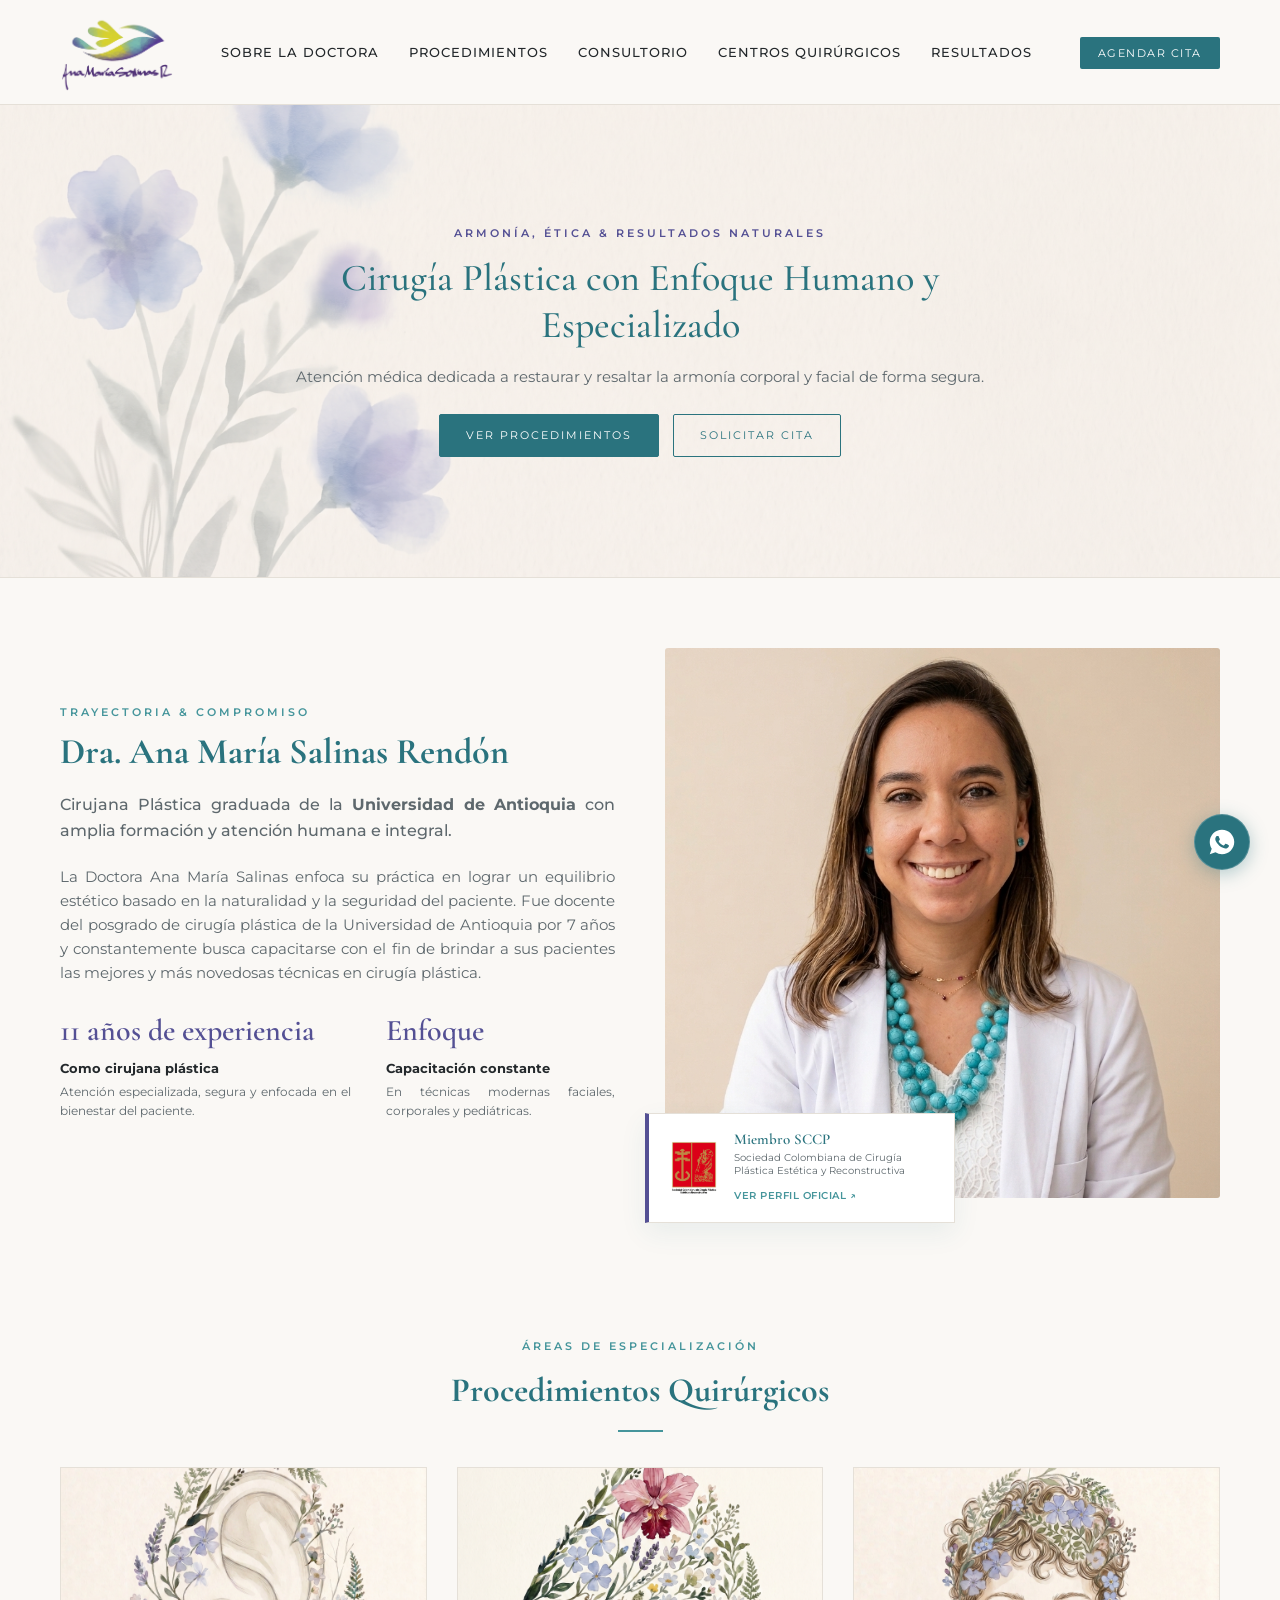
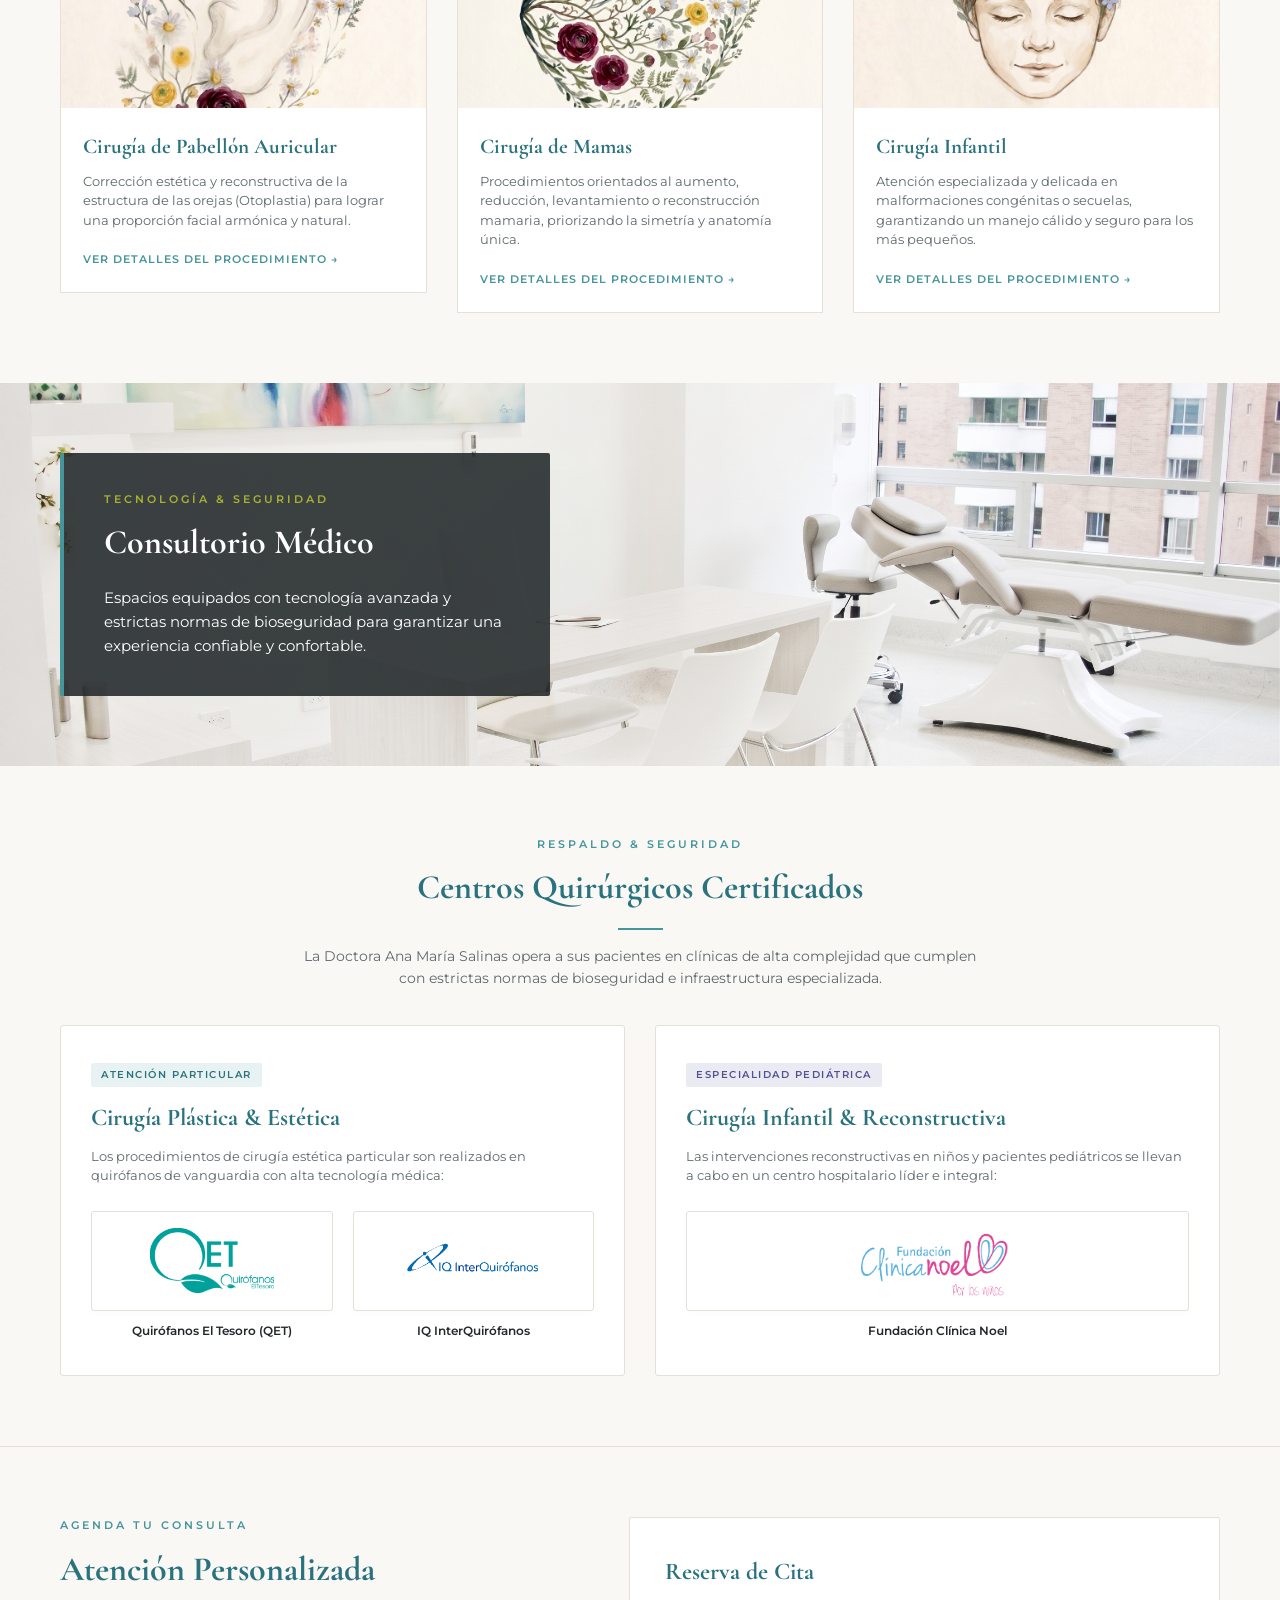
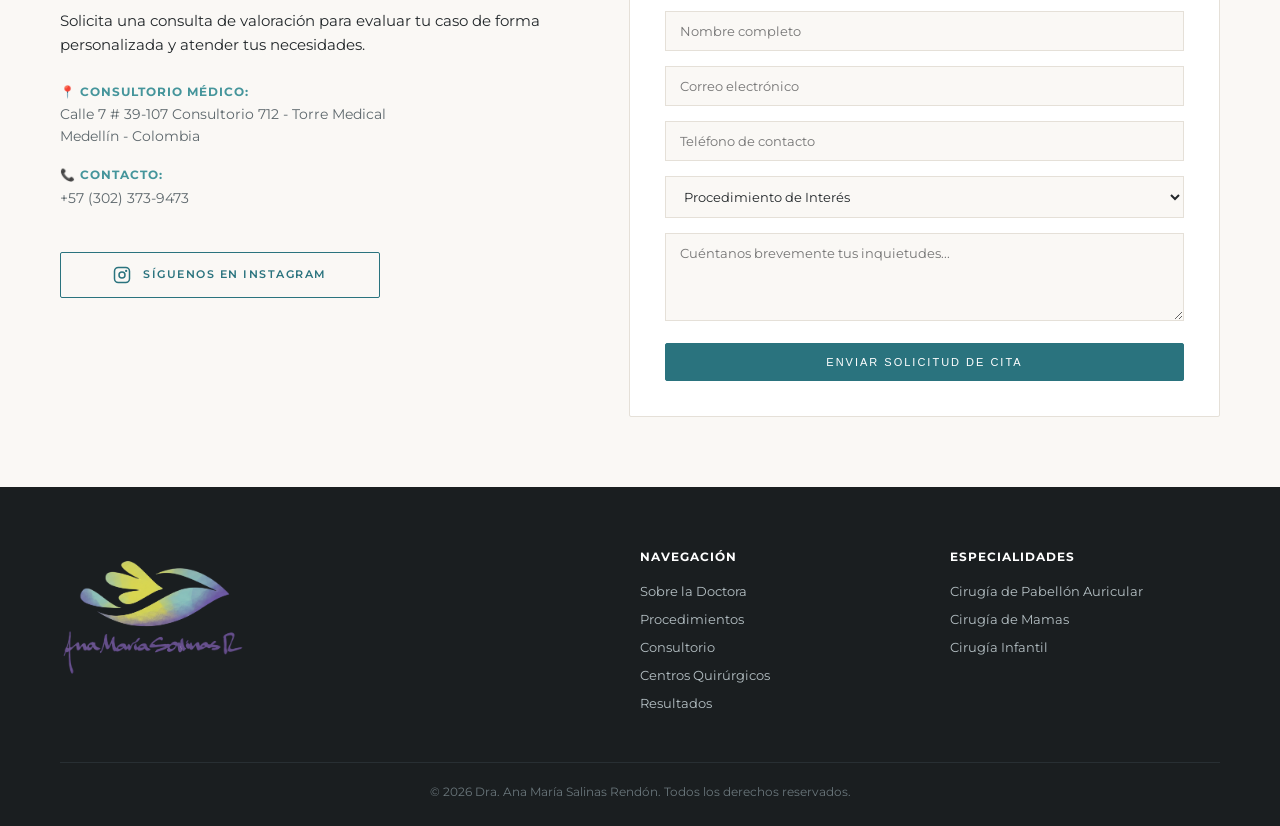
==== commit 6646fb78: "Resultados" ====
--- a/index.html
+++ b/index.html
@@ -62,6 +62,7 @@
                     <li><a href="#procedimientos">Procedimientos</a></li>
                     <li><a href="#instalaciones">Consultorio</a></li>
                     <li><a href="#centros-quirurgicos">Centros Quirúrgicos</a></li>
+                    <li><a href="resultados.html">Resultados</a></li>
                 </ul>
             </nav>
             <div class="nav-actions">
@@ -329,6 +330,7 @@
                         <li><a href="#procedimientos">Procedimientos</a></li>
                         <li><a href="#instalaciones">Consultorio</a></li>
                         <li><a href="#centros-quirurgicos">Centros Quirúrgicos</a></li>
+                        <li><a href="resultados.html">Resultados</a></li>
                     </ul>
                 </div>
                 <div class="footer-col">
--- a/style.css
+++ b/style.css
@@ -261,7 +261,6 @@
     text-align: justify;
     color: var(--text-muted);
     margin-bottom: 22px;
-    hyphens: auto;
     -webkit-hyphens: auto;
 }
 
@@ -1053,4 +1052,168 @@
     .whatsapp-tooltip {
         display: none;
     }
+}
+
+/* -------------------------------------------------------------
+ * Sección de Resultados (Antes y Después & Videos)
+ * ------------------------------------------------------------- */
+.gallery-section {
+    background-color: var(--bg-main);
+    border-bottom: 1px solid var(--border-color);
+}
+
+.results-grid {
+    display: grid;
+    grid-template-columns: repeat(2, 1fr);
+    gap: 35px;
+    margin-top: 30px;
+}
+
+.result-card {
+    background: var(--bg-card);
+    border: 1px solid var(--border-color);
+    border-radius: 3px;
+    padding: 20px;
+    position: relative;
+    box-shadow: 0 4px 15px rgba(0, 0, 0, 0.02);
+}
+
+.result-badge {
+    display: inline-block;
+    background-color: rgba(69, 149, 155, 0.12);
+    color: var(--primary-color);
+    font-size: 10px;
+    font-weight: 600;
+    text-transform: uppercase;
+    letter-spacing: 1px;
+    padding: 3px 8px;
+    border-radius: 2px;
+    margin-bottom: 15px;
+}
+
+.before-after-container {
+    display: flex;
+    gap: 12px;
+    margin-bottom: 18px;
+}
+
+.case-image {
+    flex: 1;
+    position: relative;
+    height: 220px;
+    background-color: var(--bg-main);
+    border: 1px solid var(--border-color);
+    border-radius: 2px;
+    overflow: hidden;
+}
+
+.case-image img {
+    width: 100%;
+    height: 100%;
+    object-fit: cover;
+}
+
+.case-label {
+    position: absolute;
+    bottom: 8px;
+    left: 8px;
+    padding: 3px 8px;
+    font-size: 9px;
+    font-weight: 600;
+    text-transform: uppercase;
+    letter-spacing: 1px;
+    border-radius: 2px;
+}
+
+.case-label.before {
+    background-color: rgba(35, 40, 43, 0.85);
+    color: #ffffff;
+}
+
+.case-label.after {
+    background-color: var(--primary-color);
+    color: #ffffff;
+}
+
+.result-info h3 {
+    font-family: var(--font-heading);
+    font-size: 20px;
+    color: var(--primary-color);
+    margin-bottom: 6px;
+}
+
+.result-info p {
+    font-size: 12.5px;
+    color: var(--text-muted);
+    line-height: 1.5;
+}
+
+/* Grilla de Videos */
+.video-section {
+    background-color: #f2efea;
+}
+
+.video-grid {
+    display: grid;
+    grid-template-columns: repeat(3, 1fr);
+    gap: 25px;
+    margin-top: 30px;
+}
+
+.video-card {
+    background: var(--bg-card);
+    border: 1px solid var(--border-color);
+    border-radius: 3px;
+    overflow: hidden;
+}
+
+.video-wrapper {
+    position: relative;
+    padding-bottom: 56.25%; /* Relación de aspecto 16:9 */
+    height: 0;
+    overflow: hidden;
+    background-color: #000;
+}
+
+.video-wrapper iframe {
+    position: absolute;
+    top: 0;
+    left: 0;
+    width: 100%;
+    height: 100%;
+    border: 0;
+}
+
+.video-info {
+    padding: 20px;
+}
+
+.video-info h3 {
+    font-family: var(--font-heading);
+    font-size: 19px;
+    color: var(--primary-color);
+    margin-bottom: 8px;
+    line-height: 1.3;
+}
+
+.video-info p {
+    font-size: 12.5px;
+    color: var(--text-muted);
+    line-height: 1.45;
+}
+
+/* Responsive para la sección de Resultados */
+@media (max-width: 900px) {
+    .results-grid,
+    .video-grid {
+        grid-template-columns: 1fr;
+    }
+    
+    .before-after-container {
+        flex-direction: column;
+    }
+
+    .case-image {
+        height: 200px;
+    }
 }
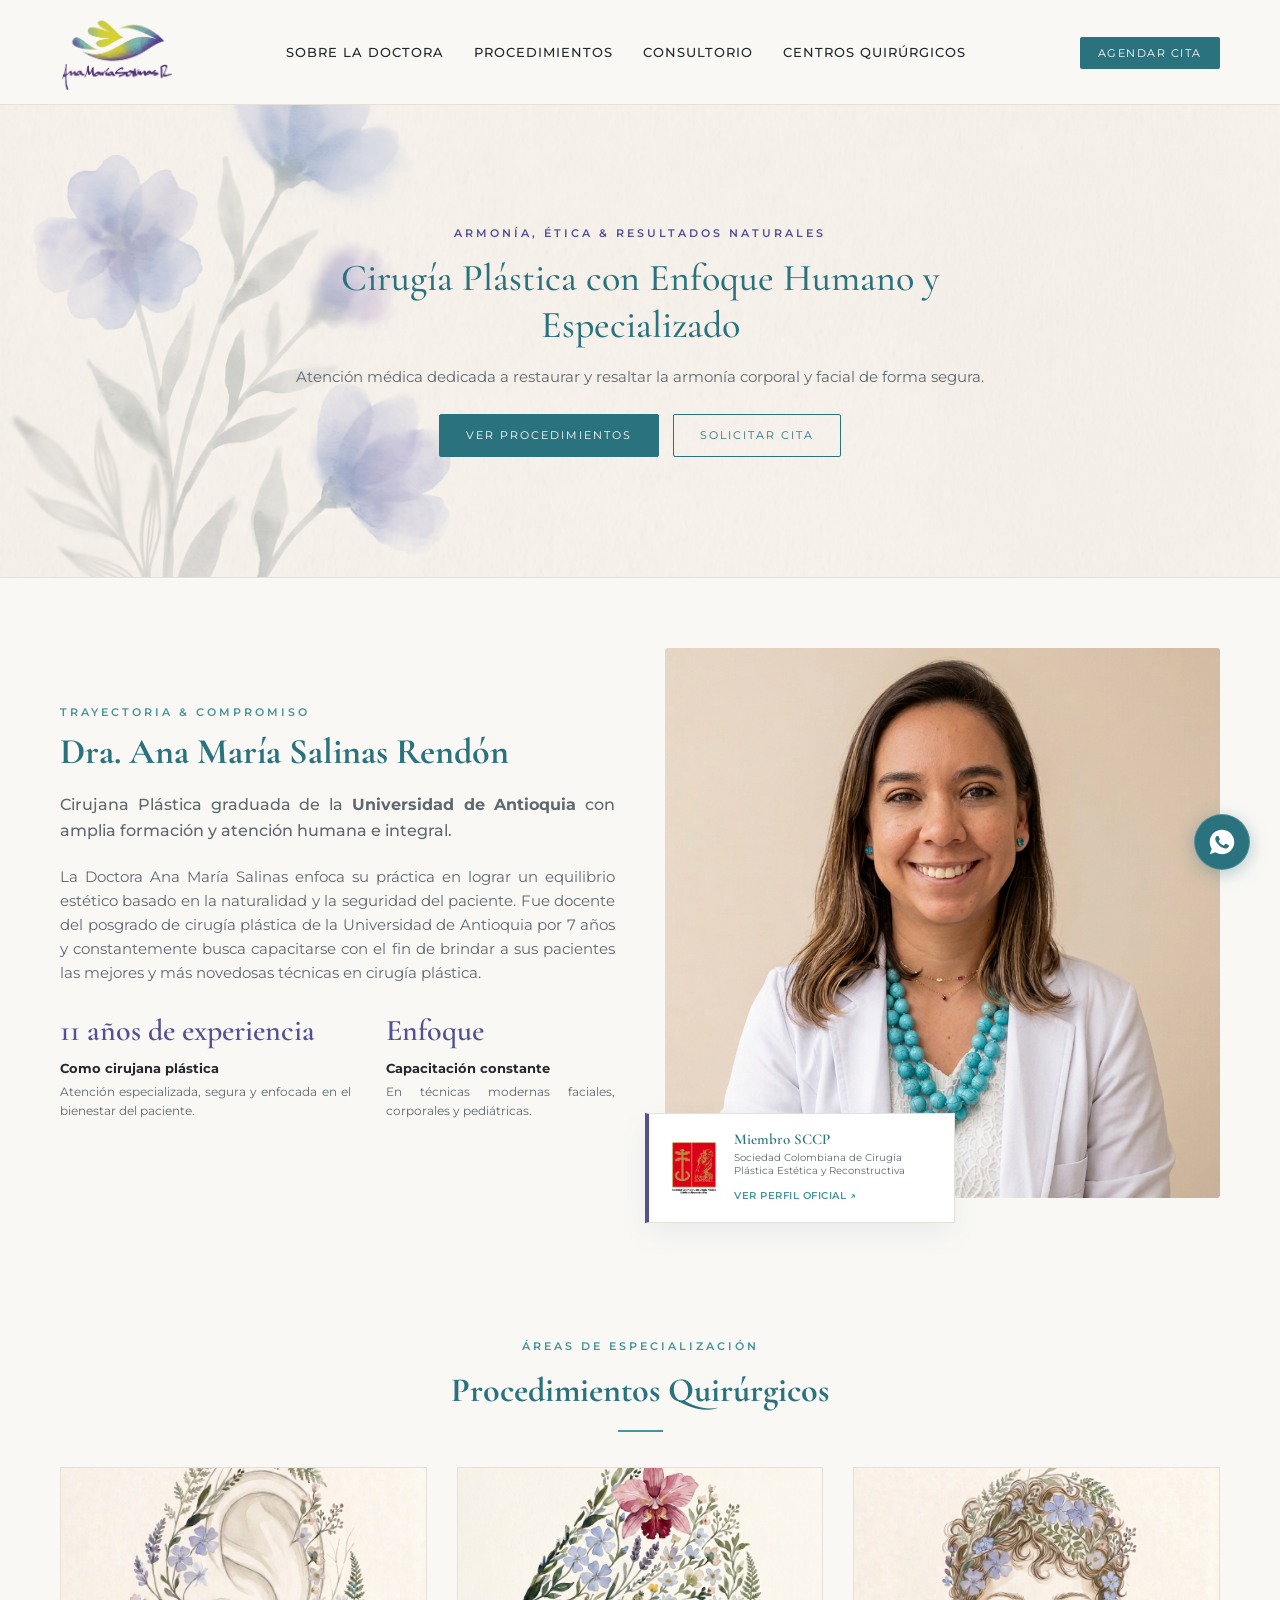
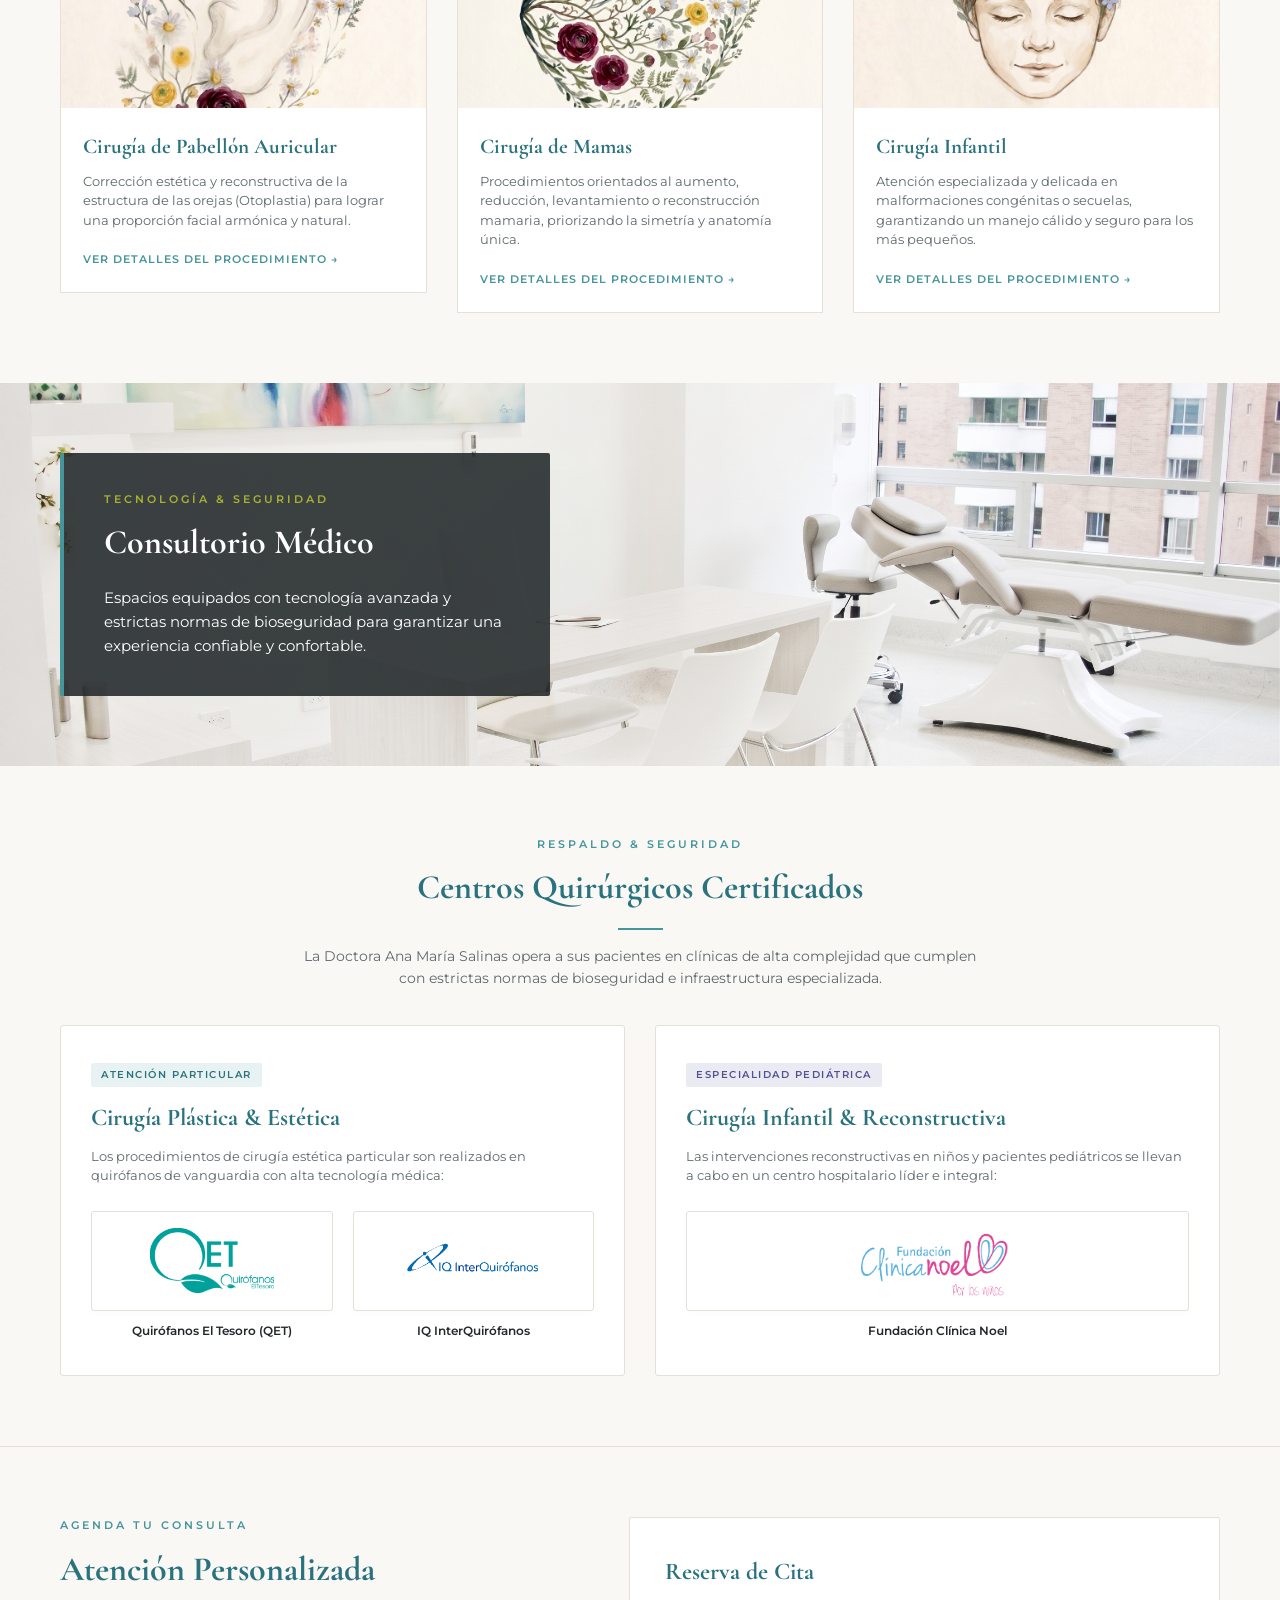
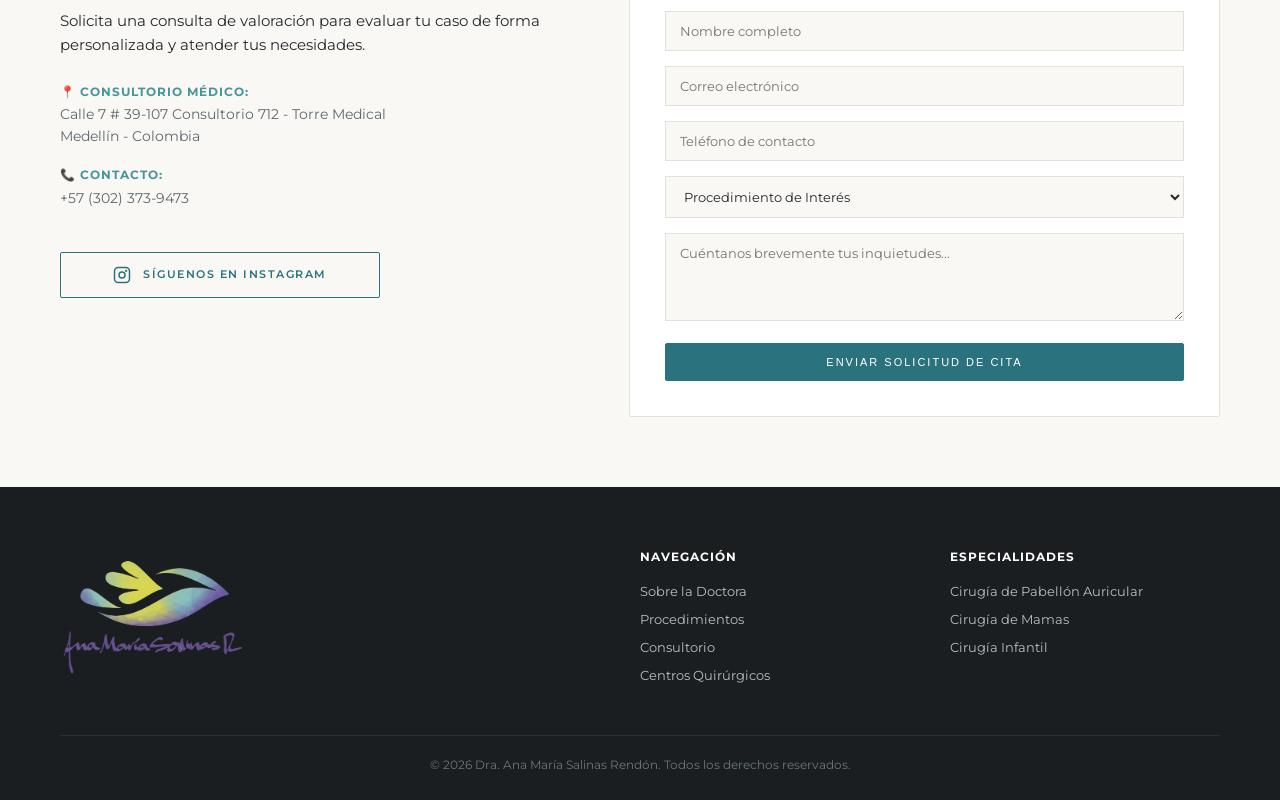
==== commit 0e20fb07: "Prd-Sep-07" ====
--- a/index.html
+++ b/index.html
@@ -62,11 +62,21 @@
                     <li><a href="#procedimientos">Procedimientos</a></li>
                     <li><a href="#instalaciones">Consultorio</a></li>
                     <li><a href="#centros-quirurgicos">Centros Quirúrgicos</a></li>
-                    <li><a href="resultados.html">Resultados</a></li>
                 </ul>
             </nav>
             <div class="nav-actions">
                 <a href="#contacto" class="btn-nav">Agendar Cita</a>
+
+            <!-- Menú Dropdown Exclusivo Móvil -->
+                <details class="mobile-dropdown">
+                    <summary class="btn-mobile-menu">Menú ▾</summary>
+                    <ul class="mobile-dropdown-list">
+                        <li><a href="index.html#perfil">Sobre la Doctora</a></li>
+                        <li><a href="index.html#procedimientos">Procedimientos</a></li>
+                        <li><a href="index.html#instalaciones">Consultorio</a></li>
+                        <li><a href="index.html#centros-quirurgicos">Centros Quirúrgicos</a></li>
+                    </ul>
+                </details>
             </div>
         </div>
     </header>
@@ -330,7 +340,6 @@
                         <li><a href="#procedimientos">Procedimientos</a></li>
                         <li><a href="#instalaciones">Consultorio</a></li>
                         <li><a href="#centros-quirurgicos">Centros Quirúrgicos</a></li>
-                        <li><a href="resultados.html">Resultados</a></li>
                     </ul>
                 </div>
                 <div class="footer-col">
--- a/style.css
+++ b/style.css
@@ -1055,165 +1055,79 @@
 }
 
 /* -------------------------------------------------------------
- * Sección de Resultados (Antes y Después & Videos)
- * ------------------------------------------------------------- */
-.gallery-section {
-    background-color: var(--bg-main);
-    border-bottom: 1px solid var(--border-color);
-}
-
-.results-grid {
-    display: grid;
-    grid-template-columns: repeat(2, 1fr);
-    gap: 35px;
-    margin-top: 30px;
-}
-
-.result-card {
-    background: var(--bg-card);
-    border: 1px solid var(--border-color);
-    border-radius: 3px;
-    padding: 20px;
+ * Menú Dropdown Exclusivo para Versión Móvil
+ * ------------------------------------------------------------- */
+
+/* Oculto por defecto en versión Escritorio / PC */
+.mobile-dropdown {
+    display: none;
     position: relative;
-    box-shadow: 0 4px 15px rgba(0, 0, 0, 0.02);
-}
-
-.result-badge {
-    display: inline-block;
-    background-color: rgba(69, 149, 155, 0.12);
-    color: var(--primary-color);
-    font-size: 10px;
-    font-weight: 600;
-    text-transform: uppercase;
-    letter-spacing: 1px;
-    padding: 3px 8px;
-    border-radius: 2px;
-    margin-bottom: 15px;
-}
-
-.before-after-container {
-    display: flex;
-    gap: 12px;
-    margin-bottom: 18px;
-}
-
-.case-image {
-    flex: 1;
-    position: relative;
-    height: 220px;
-    background-color: var(--bg-main);
-    border: 1px solid var(--border-color);
-    border-radius: 2px;
-    overflow: hidden;
-}
-
-.case-image img {
-    width: 100%;
-    height: 100%;
-    object-fit: cover;
-}
-
-.case-label {
-    position: absolute;
-    bottom: 8px;
-    left: 8px;
-    padding: 3px 8px;
-    font-size: 9px;
-    font-weight: 600;
-    text-transform: uppercase;
-    letter-spacing: 1px;
-    border-radius: 2px;
-}
-
-.case-label.before {
-    background-color: rgba(35, 40, 43, 0.85);
-    color: #ffffff;
-}
-
-.case-label.after {
-    background-color: var(--primary-color);
-    color: #ffffff;
-}
-
-.result-info h3 {
-    font-family: var(--font-heading);
-    font-size: 20px;
-    color: var(--primary-color);
-    margin-bottom: 6px;
-}
-
-.result-info p {
-    font-size: 12.5px;
-    color: var(--text-muted);
-    line-height: 1.5;
-}
-
-/* Grilla de Videos */
-.video-section {
-    background-color: #f2efea;
-}
-
-.video-grid {
-    display: grid;
-    grid-template-columns: repeat(3, 1fr);
-    gap: 25px;
-    margin-top: 30px;
-}
-
-.video-card {
-    background: var(--bg-card);
-    border: 1px solid var(--border-color);
-    border-radius: 3px;
-    overflow: hidden;
-}
-
-.video-wrapper {
-    position: relative;
-    padding-bottom: 56.25%; /* Relación de aspecto 16:9 */
-    height: 0;
-    overflow: hidden;
-    background-color: #000;
-}
-
-.video-wrapper iframe {
-    position: absolute;
-    top: 0;
-    left: 0;
-    width: 100%;
-    height: 100%;
-    border: 0;
-}
-
-.video-info {
-    padding: 20px;
-}
-
-.video-info h3 {
-    font-family: var(--font-heading);
-    font-size: 19px;
-    color: var(--primary-color);
-    margin-bottom: 8px;
-    line-height: 1.3;
-}
-
-.video-info p {
-    font-size: 12.5px;
-    color: var(--text-muted);
-    line-height: 1.45;
-}
-
-/* Responsive para la sección de Resultados */
+}
+
+/* Reglas aplicadas únicamente en pantallas táctiles y móviles (menores a 900px) */
 @media (max-width: 900px) {
-    .results-grid,
-    .video-grid {
-        grid-template-columns: 1fr;
-    }
-    
-    .before-after-container {
-        flex-direction: column;
-    }
-
-    .case-image {
-        height: 200px;
+    .nav-actions {
+        display: flex;
+        align-items: center;
+        gap: 10px;
+    }
+
+    .mobile-dropdown {
+        display: inline-block;
+    }
+
+    /* Botón desplegable que dice "Menú" */
+    .btn-mobile-menu {
+        background-color: transparent;
+        color: var(--primary-color);
+        border: 1px solid var(--primary-color);
+        padding: 8px 14px;
+        font-size: 11px;
+        font-weight: 600;
+        text-transform: uppercase;
+        letter-spacing: 1px;
+        border-radius: 2px;
+        cursor: pointer;
+        list-style: none; /* Oculta la flecha nativa del navegador */
+        user-select: none;
+    }
+
+    .btn-mobile-menu::-webkit-details-marker {
+        display: none; /* Remueve flecha por defecto en Safari/iOS */
+    }
+
+    /* Caja Flotante del Desplegable */
+    .mobile-dropdown-list {
+        position: absolute;
+        top: 100%;
+        right: 0;
+        margin-top: 8px;
+        background-color: var(--bg-card);
+        border: 1px solid var(--border-color);
+        box-shadow: 0 10px 25px rgba(0, 0, 0, 0.12);
+        border-radius: 3px;
+        list-style: none;
+        padding: 10px 0;
+        min-width: 190px;
+        z-index: 200;
+    }
+
+    .mobile-dropdown-list li a {
+        display: block;
+        padding: 10px 18px;
+        font-size: 12px;
+        text-transform: uppercase;
+        letter-spacing: 0.5px;
+        color: var(--text-dark);
+        border-bottom: 1px dashed var(--border-color);
+    }
+
+    .mobile-dropdown-list li:last-child a {
+        border-bottom: none;
+    }
+
+    .mobile-dropdown-list li a:hover {
+        background-color: var(--bg-main);
+        color: var(--accent-teal);
     }
 }
